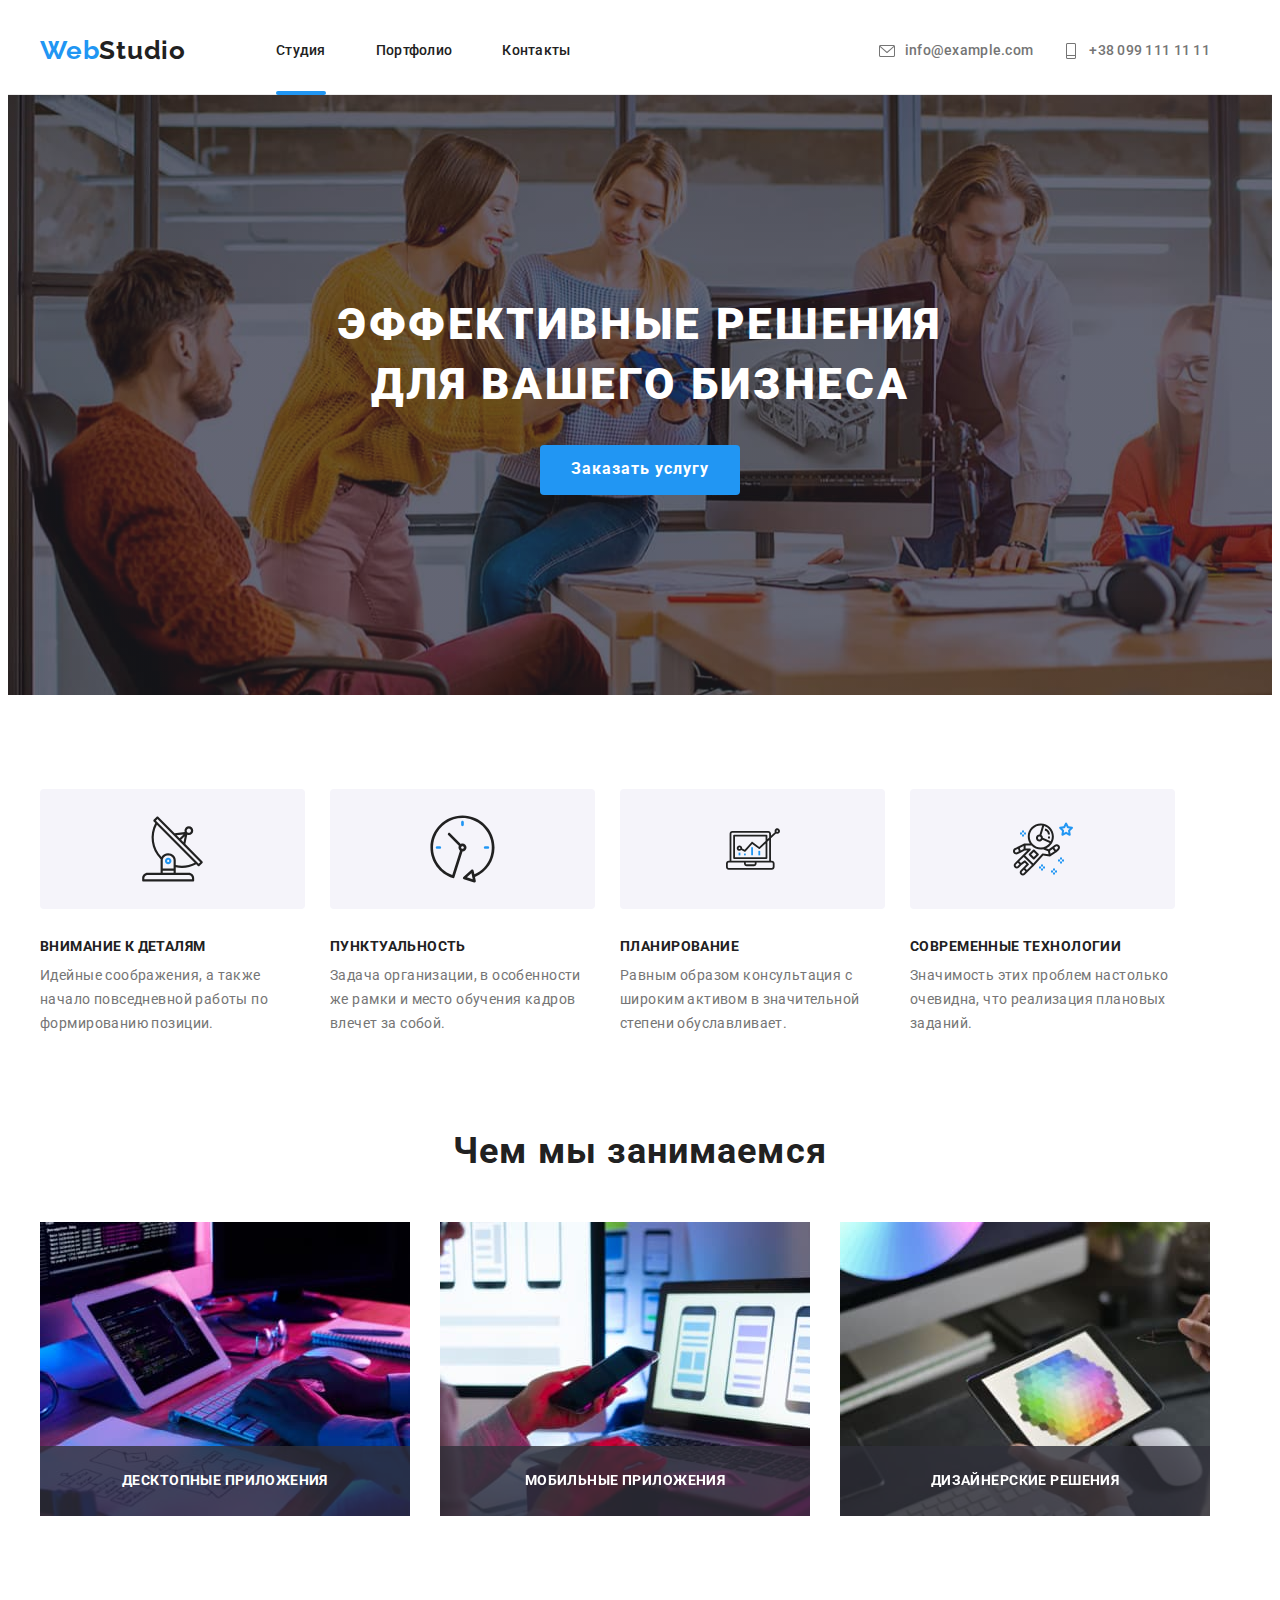
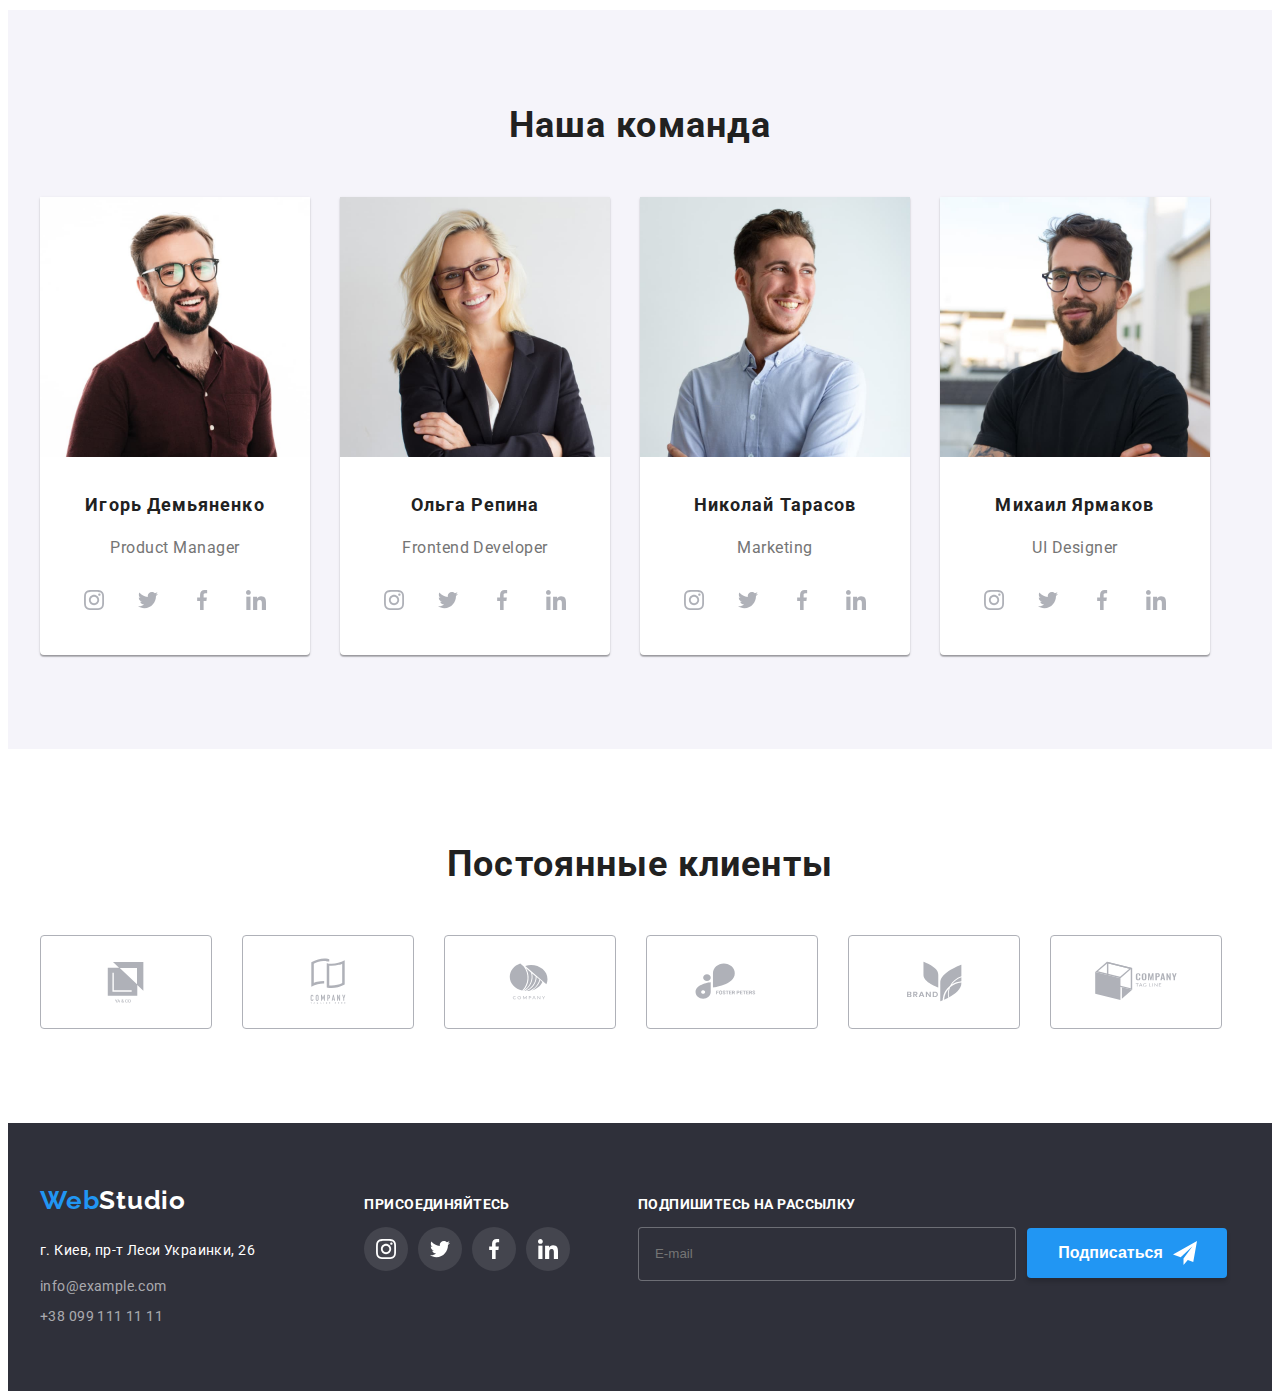
==== index.html @ 05e10c62 "перенос проекта" ====
<!DOCTYPE html>
<html lang="ru">
<head>
   <meta charset="UTF-8">
   <meta name="viewport" content="width=device-width, initial-scale=1.0">
   <title>WebStudio</title>
   <link rel="preconnect" href="https://fonts.googleapis.com">
<link rel="preconnect" href="https://fonts.gstatic.com" crossorigin>
<link href="https://fonts.googleapis.com/css2?family=Raleway:wght@700&family=Roboto:wght@400;500;700;900&display=swap" rel="stylesheet">
<link rel="stylesheet" href="https://cdnjs.cloudflare.com/ajax/libs/modern-normalize/1.1.0/modern-normalize.min.css" integrity="sha512-wpPYUAdjBVSE4KJnH1VR1HeZfpl1ub8YT/NKx4PuQ5NmX2tKuGu6U/JRp5y+Y8XG2tV+wKQpNHVUX03MfMFn9Q==" crossorigin="anonymous" referrerpolicy="no-referrer" />   
<link rel="stylesheet" href="./css/main.min.css">
</head>
<body>
   <header class="header">
      <nav class="container main-nav">
            <a href="./index.html" class="logo">Web<span>Studio</span>
            </a>
        <ul class="site-nav list">
         <li class="site-nav__item"><a class="link current" href="./index.html">Студия</a></li>
          <li class="site-nav__item"><a class="link" href="./portfolio.html">Портфолио</a></li>
          <li class="site-nav__item"><a class="link" href="">Контакты</a></li>
       </ul>
     
     <div class="contact">
      
      <a class="contact__link" href="mailto:info@example.com">
         <svg class="contact__icon" width="16px" height="16px">
         <use href="./images/icons.svg#icon-envelope">
         </use>
      </svg>info@example.com</a>

      

      <a class="contact__link" href="tel:+380991111111">
         <svg class="contact__icon" width="16px" height="16px">
         <use href="./images/icons.svg#icon-vector"></use>
      </svg>
      +38 099 111 11 11
   </a>
      
     </div> 
   </nav>
   </header>
   
   <main>
       <!-- Hero section-->

      <section class="hero section">
         <div class="hero__container">
         <h1 class="hero__title">Эффективные решения для вашего бизнеса</h1>
         <button type="button" data-modal-open class="hero__button">Заказать услугу</button>
         </div>
      </section>

      <!-- Modal -->

      <div class="backdrop is-hidden" data-modal>
         <div class="modal">
<button data-modal-close class="modal__close">
   <svg class="modal__svg" width="11px" height="11px">
      <use href="./images/icons.svg#icon-close"></use>
   </svg>
</button>
<p class="modal__title">Оставьте свои данные, мы вам перезвоним</p>

<form class="form-call">

   <div class="form-call__field">
   <label class="form-call__label" for="name">Имя</label>
   <input class="form-call__input" type="text" name="name" id="name">
   <svg class="form-call__svg" width="16px" height="16px">
      <use href="./images/icons.svg#icon-person"></use>
   </svg>
</div>

   <div class="form-call__field">
   <label class="form-call__label" for="tel">Телефон</label>
   <input class="form-call__input" type="text" name="name" id="tel">
   <svg class="form-call__svg" width="16px" height="16px">
      <use href="./images/icons.svg#icon-phone"></use>
   </svg>
</div>

   <div class="form-call__field">
   <label class="form-call__label" for="email">Почта</label>
   <input class="form-call__input" type="text" name="name" id="email">
   <svg class="form-call__svg" width="16px" height="16px">
      <use href="./images/icons.svg#icon-email"></use>
   </svg>
</div>

   <label class="form-call__label" for="comment">Комментарий</label>
   <textarea rows="8" class="form-call__input comment" name="comment" id="comment" placeholder="Введите текст">

   </textarea>

  
   <label class="subcribe-label">
      <input class="subcribe-label__checkbox" type="checkbox" name="topic">
      <span class="subcribe-label__icon"></span>
      Соглашаюсь с рассылкой и принимаю Условия договора
   </label>


   <button type="submit" class="subcribe-label__button">Отправить</button>
</form>


         </div>
      </div>


       <!-- Work section-->
   <section class="section-work section">
      <div class="container">

      <ul class="list-work list">
         <li>
            <div class="list-work__icon">
            <svg width="65" height="70">
               <use href="./images/icons.svg#icon-antenna"></use>
            </svg>
            </div>
            <h3 class="list-work__title">Внимание к деталям</h3>
         <p class="list-work__description">Идейные соображения, а также начало повседневной работы по формированию позиции.</p>
      </li>
      <li>
         <div class="list-work__icon">
         <svg width="67" height="70">
            <use href="./images/icons.svg#icon-clock"></use>
         </svg>
      </div>
         <h3 class="list-work__title">Пунктуальность</h3>
        <p class="list-work__description">Задача организации, в особенности же рамки и место обучения кадров влечет за собой.</p>
   </li>
   <li>
      <div class="list-work__icon">
      <svg width="70" height="54">
         <use href="./images/icons.svg#icon-diagram"></use>
      </svg>
   </div>
        <h3 class="list-work__title">Планирование</h3>
       <p class="list-work__description">Равным образом консультация с широким активом в значительной степени обуславливает.</p>
  </li>
  <li>
   <div class="list-work__icon">
   <svg width="70" height="60">
      <use href="./images/icons.svg#icon-astronaut"></use>
   </svg>
</div>
       <h3 class="list-work__title">Современные технологии</h3>
      <p class="list-work__description">Значимость этих проблем настолько очевидна, что реализация плановых заданий.</p>
  </li>
      </ul>
      
      </div>
   </section>

    <!-- Examples work section-->

   <section class="section-do">
      <div class="container">
      <h2 class="section-do__title title">Чем мы занимаемся</h2>
<ul class="section-do__list list">
   <li class="section-do__item">
      <div class="section-do__thumb">     
          <img src="./images/img1.jpg" alt="Компьютер" width="370">
          <p class="section-do__text">Десктопные приложения</p>
      </div>
      
   </li>
   <li class="section-do__item">
      <div class="section-do__thumb">     
         <img src="./images/img2.jpg" alt="Компьютер" width="370">
         <p class="section-do__text">Мобильные приложения</p>
     </div>
   </li>
   <li class="section-do__item">
      <div class="section-do__thumb">     
         <img src="./images/img3.jpg" alt="Компьютер" width="370">
         <p class="section-do__text">Дизайнерские решения</p>
     </div>
   </li>
</ul>
</div>
   </section>

    <!-- Team section-->

   <section class="section-team section">
      <div class="container">
      <h2 class="section-team__title title">Наша команда</h2>

      <ul class="section-team__list list">

          <!-- First card -->

         <li class="section-team__item">
            <img src="./images/team1.jpg" alt="Дизайнер" width="270">
            <div class="section-team__wrap">
            <h3 class="section-team__name">Игорь Демьяненко</h3>
            <p class="section-team__description">Product Manager</p>
            </div>

            <ul class="social-team">
               <li class="social-team__item">
                  <a class="social-team__link" href="#">
                  <svg class="social-team__icon">
                     <use href="./images/icons.svg#icon-instagram"></use>
                  </svg>
               </a>
               </li>
               <li class="social-team__item">
                  <a class="social-team__link" href="#">
                  <svg class="social-team__icon">
                     <use href="./images/icons.svg#icon-twitter-1"></use>
                  </svg>
                  </a>
               </li>
               <li class="social-team__item">
                  <a class="social-team__link" href="#">
                  <svg class="social-team__icon">
                     <use href="./images/icons.svg#icon-facebook"></use>
                  </svg>
                  </a>
               </li>
               <li class="social-team__item">
                  <a class="social-team__link" href="#">
                  <svg class="social-team__icon">
                     <use href="./images/icons.svg#icon-linkedin"></use>
                  </svg>
                  </a>
               </li>
            </ul>

         </li>
         <li class="section-team__item">
            <img src="./images/team2.jpg" alt="Разработчик" width="270">
            <div class="section-team__wrap">
            <h3 class="section-team__name">Ольга Репина</h3>
            <p class="section-team__description">Frontend Developer</p>
         </div>

         <ul class="social-team">
            <li class="social-team__item">
               <a class="social-team__link" href="#">
               <svg class="social-team__icon">
                  <use href="./images/icons.svg#icon-instagram"></use>
               </svg>
            </a>
            </li>
            <li class="social-team__item">
               <a class="social-team__link" href="#">
               <svg class="social-team__icon">
                  <use href="./images/icons.svg#icon-twitter-1"></use>
               </svg>
               </a>
            </li>
            <li class="social-team__item">
               <a class="social-team__link" href="#">
               <svg class="social-team__icon">
                  <use href="./images/icons.svg#icon-facebook"></use>
               </svg>
               </a>
            </li>
            <li class="social-team__item">
               <a class="social-team__link" href="#">
               <svg class="social-team__icon">
                  <use href="./images/icons.svg#icon-linkedin"></use>
               </svg>
               </a>
            </li>
         </ul>

         </li>
         <li class="section-team__item">
            <img src="./images/team3.jpg" alt="Маркетолог" width="270">
            <div class="section-team__wrap">
            <h3 class="section-team__name">Николай Тарасов</h3>
            <p class="section-team__description">Marketing</p>
         </div>

         <ul class="social-team">
            <li class="social-team__item">
               <a class="social-team__link" href="#">
               <svg class="social-team__icon">
                  <use href="./images/icons.svg#icon-instagram"></use>
               </svg>
            </a>
            </li>
            <li class="social-team__item">
               <a class="social-team__link" href="#">
               <svg class="social-team__icon">
                  <use href="./images/icons.svg#icon-twitter-1"></use>
               </svg>
               </a>
            </li>
            <li class="social-team__item">
               <a class="social-team__link" href="#">
               <svg class="social-team__icon">
                  <use href="./images/icons.svg#icon-facebook"></use>
               </svg>
               </a>
            </li>
            <li class="social-team__item">
               <a class="social-team__link" href="#">
               <svg class="social-team__icon">
                  <use href="./images/icons.svg#icon-linkedin"></use>
               </svg>
               </a>
            </li>
         </ul>

         </li>
         <li class="section-team__item">
            <img src="./images/team4.jpg" alt="Дизайнер интерфейсов" width="270">
            <div class="section-team__wrap">
            <h3 class="section-team__name">Михаил Ярмаков</h3>
            <p class="section-team__description">UI Designer</p>
         </div>

         <ul class="social-team">
            <li class="social-team__item">
               <a class="social-team__link" href="#">
               <svg class="social-team__icon">
                  <use href="./images/icons.svg#icon-instagram"></use>
               </svg>
            </a>
            </li>
            <li class="social-team__item">
               <a class="social-team__link" href="#">
               <svg class="social-team__icon">
                  <use href="./images/icons.svg#icon-twitter-1"></use>
               </svg>
               </a>
            </li>
            <li class="social-team__item">
               <a class="social-team__link" href="#">
               <svg class="social-team__icon">
                  <use href="./images/icons.svg#icon-facebook"></use>
               </svg>
               </a>
            </li>
            <li class="social-team__item">
               <a class="social-team__link" href="#">
               <svg class="social-team__icon">
                  <use href="./images/icons.svg#icon-linkedin"></use>
               </svg>
               </a>
            </li>
         </ul>

         </li>
      </ul>
      </div>
   </section>

   <!-- Clients -->

   <section class="clients">
      <div class="container">

         <h2 class="clients__title title">Постоянные клиенты</h2>

         <ul class="clients__list">
            <li class="clients__item">
               <a href="#" class="clients__link">
                  <svg class="clients__icon" >
                  <use href="./images/icons.svg#icon-logo">
                  </use>
               </svg>
            </a>
            </li>
            <li class="clients__item">
               <a href="#" class="clients__link">
                  <svg class="clients__icon">
                  <use href="./images/icons.svg#icon-logo-1">
                  </use>
               </svg>
            </a>
            </li>
            <li class="clients__item">
               <a href="#" class="clients__link">
                  <svg class="clients__icon">
                  <use href="./images/icons.svg#icon-logo-2">
                  </use>
               </svg>
            </a>
            </li>
            <li class="clients__item">
               <a href="#" class="clients__link">
                  <svg class="clients__icon">
                  <use href="./images/icons.svg#icon-logo-3">
                  </use>
               </svg>
            </a>
            </li>
            <li class="clients__item">
               <a href="#" class="clients__link">
                  <svg class="clients__icon">
                  <use href="./images/icons.svg#icon-logo-4">
                  </use>
               </svg>
            </a>
            </li>
            <li class="clients__item">
               <a href="#" class="clients__link">
                  <svg class="clients__icon">
                  <use href="./images/icons.svg#icon-logo-5">
                  </use>
               </svg>
            </a>
            </li>
         </ul>
      </div>
   </section>
   </main>

    <!-- Footer Ooo-->

   <footer class="footer">

      <div class="container">
      <div class="footer__wrap">
      <a href="" class="footer__logo logo">Web<span>Studio</span></a>
      <div>
         <p class="footer__adress">г. Киев, пр-т Леси Украинки, 26</p>
         <a class="footer__link" href="mailto:info@example.com">info@example.com</a><br />
         <a class="footer__link" href="tel:+380991111111">+38 099 111 11 11</a>
      </div>
      </div>

      <!-- Socials -->

<div class="footer-socials">
   <p class="footer-socials__title">Присоединяйтесь</p>

   <ul class="footer-socials__list">

      <li class="social-footer__item">
         <a class="social-footer__link" href="#">
         <svg class="social-footer__icon" width="20" height="20">
            <use href="./images/icons.svg#icon-instagram"></use>
         </svg>
      </a>

      </li>
      <li class="social-footer__item">
         <a class="social-footer__link" href="#">
         <svg class="social-footer__icon" width="20" height="20">
            <use href="./images/icons.svg#icon-twitter-1"></use>
         </svg>
         </a>
      </li>

      <li class="social-footer__item">
         <a class="social-footer__link" href="#">
         <svg class="social-footer__icon" width="20" height="20">
            <use href="./images/icons.svg#icon-facebook"></use>
         </svg>
         </a>
      </li>

      <li class="social-footer__item">
         <a class="social-footer__link" href="#">
         <svg class="social-footer__icon" width="20" height="20">
            <use href="./images/icons.svg#icon-linkedin"></use>
         </svg>
         </a>
      </li>

   </ul>

</div>

<div class="footer-subscribe">

<p class="footer-socials__title">Подпишитесь на рассылку</p>

<div class="footer-subscribe__wrap">
   <form>
      <input type="email" class="email" name="email" placeholder="E-mail">
      <label id="email"></label>
   <button type="submit" class="footer-subscribe__btn">Подписаться
      <svg class="footer-subscribe__icon" width="24" height="24">
         <use href="./images/icons.svg#icon-send"></use>
      </svg>
   </button>
</form>
</div>
</div>

      </div>
   </footer>
   <script src="./js/modal.js"></script>
</body>
</html>
---- css/main.min.css ----
body{color:#757575;font-family:'Roboto', sans-serif;font-size:16px;line-height:1.87;letter-spacing:0.03em;text-align:left}.section{padding-top:94px;padding-bottom:94px}ul{margin:0;padding:0;list-style:none}img{display:block}h1,h2,h3,h4,h5,h6{color:#212121;margin:0;font-size:18px;font-weight:700;line-height:2;letter-spacing:0.06em}.list{list-style:none}.header{border-bottom:1px solid #ECECEC;padding-top:25px;padding-bottom:25px}.container{width:1200px;padding-left:15px;padding-right:15px;margin-left:auto;margin-right:auto}.main-nav{display:flex;align-items:center}.site-nav{display:flex}.site-nav .link:hover,.site-nav .link:focus{color:#2196F3;transition:color 250ms cubic-bezier(0.4, 0, 0.2, 1)}.site-nav .link{display:block;font-weight:500;font-size:14px;line-height:1.14;letter-spacing:0.02em;color:#212121;text-decoration:none}.site-nav__item{margin-right:50px}.site-nav__item:last-child{margin-right:0}.current{position:relative}.current::after{display:inline-block;position:absolute;content:"";width:100%;height:4px;background-color:#2196F3;bottom:-36px;left:0;border-radius:2px}.logo{font-family:'Raleway', sans-serif;color:#2196F3;font-size:26px;font-weight:700;line-height:1.19;letter-spacing:0.03em;text-align:left;text-decoration:none}.logo>span{color:#212121;font-size:26px;line-height:1.38;letter-spacing:0.03em;margin-right:90px}.contact__link{margin-right:30px}.contact{display:flex;margin-left:auto}.contact__link{display:flex;color:#757575;font-weight:500;font-size:14px;line-height:1.14;letter-spacing:0.02em;text-decoration:none;align-items:center}.contact__link:hover,.contact__link:focus{color:#2196F3;transition:color 250ms cubic-bezier(0.4, 0, 0.2, 1)}.contact__link:first-child{margin-right:30px}.contact__link:hover .contact__icon,.contact__link:focus .contact__icon{fill:#2196F3;transition:fill 250ms cubic-bezier(0.4, 0, 0.2, 1)}.contact__icon{fill:#757575;margin-right:10px}.hero{background-image:linear-gradient(to right, rgba(47,48,58,0.4), rgba(47,48,58,0.4)),url(../images/hero.jpg);max-width:1600px;padding-top:200px;padding-bottom:200px;margin-left:auto;margin-right:auto}.hero__container{width:640px;text-align:center;margin-left:auto;margin-right:auto}.hero__title{color:#fff;font-size:44px;font-weight:900;line-height:1.36;letter-spacing:0.06em;text-align:center;text-transform:uppercase;margin-bottom:30px}.hero__button{color:#fff;background-color:#2196F3;font-family:'Roboto', sans-serif;width:200px;height:50px;border-radius:4px;padding:0;border:0;font-size:16px;font-style:normal;font-weight:700;line-height:1.88;letter-spacing:0.06em;text-align:center;cursor:pointer}.backdrop{position:fixed;width:100%;height:100%;background-color:rgba(0,0,0,0.2);top:0;left:0;opacity:1;transition:opacity 250ms cubic-bezier(0.4, 0, 0.2, 1)}.backdrop.is-hidden{opacity:0;pointer-events:none}.modal{position:absolute;width:528px;height:601px;background-color:#fff;top:50%;left:50%;transform:translate(-50%, -50%);box-shadow:0px 1px 3px rgba(0,0,0,0.12),0px 1px 1px rgba(0,0,0,0.14),0px 2px 1px rgba(0,0,0,0.2);border-radius:4px;translate:transform 250ms cubic-bezier(0.4, 0, 0.2, 1)}.modal__close{display:flex;margin-top:8px;margin-right:8px;margin-left:auto;border:1px solid rgba(0,0,0,0.1);border-radius:50%;background-color:transparent;width:30px;height:30px;cursor:pointer;align-items:center;justify-content:center}.modal__close:hover .modal__svg{fill:#2196F3}.modal__svg{fill:#212121;transition:fill 250ms cubic-bezier(0.4, 0, 0.2, 1)}.form-call__field{position:relative}.form-call{display:inline-flex;flex-direction:column}.form-call__label{margin-left:40px;font-size:12px;line-height:1.17;margin-bottom:4px}.form-call__input{border-radius:4px;display:block;width:448px;height:40px;border:1px solid rgba(33,33,33,0.2);margin-left:40px;padding-left:42px;margin-bottom:10px;resize:vertical}.form-call__input:focus+.form-call__svg{fill:var(--accent-color)}.form-call__input.comment{padding-left:16px;margin-bottom:20px;height:120px;resize:none}.form-call__svg{position:absolute;top:41px;left:50px}.subcribe-label__icon{display:inline-block;width:16px;height:15px;border:2px solid #212121;border-radius:2px;margin-right:8px}.subcribe-label__checkbox{appearance:none}.subcribe-label__checkbox:checked+.subcribe-label__icon{background-color:#2196F3;background-image:url(../images/send.svg);background-size:contain;border-color:transparent;background-repeat:no-repeat}.subcribe-label__button{margin-left:auto;margin-right:auto;display:inline-flex;justify-content:center;align-items:center;padding:0;cursor:pointer;width:200px;height:50px;background-color:#2196F3;box-shadow:0px 4px 4px rgba(0,0,0,0.15);border-radius:4px;border-color:transparent;font-size:16px;font-weight:700;line-height:1.88;color:#fff}.subcribe-label{display:flex;align-items:center;font-size:14px;margin-left:52px;margin-bottom:30px}.modal__title{margin:0;font-size:20px;line-height:1.17;font-weight:700;text-align:center;color:#212121}.list-work__icon{display:flex;min-height:120px;background-color:#F5F4FA;justify-content:center;align-items:center;border-radius:4px;margin-bottom:30px}.section-work{padding-bottom:47px}.list-work{display:flex;padding-left:0}.list-work>li{width:265px;margin-right:25px}.list-work>li:last-child{margin-right:0}.list-work__description{font-size:14px;line-height:1.71;letter-spacing:0.03em;margin:0;margin-top:10px}.list-work__title{font-size:14px;font-weight:700;line-height:1.14;letter-spacing:0.03em;text-transform:uppercase}.section-do,.section-team{margin-left:auto;margin-right:auto}.section-do{padding-top:47px;padding-bottom:94px}.section-do__title{margin-bottom:50px}.section-team{background-color:#F5F4FA;padding-bottom:94px}.section-do__list{display:flex;padding-left:0;margin-top:0;margin-bottom:0}.section-do__item{margin-right:30px}.section-do__item:last-child{margin-right:0}.section-do__thumb{position:relative}.section-do__text{position:absolute;bottom:0;background:rgba(47,48,58,0.8);padding-top:27px;padding-bottom:27px;margin:0;width:100%;text-align:center;color:#fff;text-transform:uppercase;font-size:14px;font-weight:700;line-height:1.14;letter-spacing:0.03em}.title{font-size:36px;font-weight:700;line-height:1.17;letter-spacing:0.03em;text-align:center}.team-name{font-size:16px;font-weight:500;line-height:1.19;letter-spacing:0.03em}.section-team__title{margin-bottom:50px}.section-team__list{display:flex;padding-left:0}.section-team__description{margin:0;margin-top:10px}.section-team__item{margin-right:30px;min-height:428px;background-color:#fff;box-shadow:0px 1px 3px rgba(0,0,0,0.12),0px 1px 1px rgba(0,0,0,0.14),0px 2px 1px rgba(0,0,0,0.2);border-radius:0px 0px 4px 4px;padding-bottom:30px}.section-team__item:last-child{margin:0}.section-team__wrap{text-align:center;margin-top:30px;margin-bottom:16px}.section-team__name{margin:0}.social-team{display:flex;justify-content:space-around;padding-left:32px;padding-right:32px}.social-team__icon{width:20px;height:20px;fill:#afb1b8}.social-team__item{display:flex;align-items:center;margin-right:10px}.social-team__item:last-child{margin-right:0}.social-team__link{display:flex;width:44px;height:44px;align-items:center;justify-content:center}.social-team__link:hover,.social-team__link:focus{background-color:#2196F3;border-radius:50%;transition:background-color 250ms cubic-bezier(0.4, 0, 0.2, 1)}.social-team__link:hover .social-team__icon,.social-team__link:focus .social-team__icon{fill:#fff;transition:fill 250ms cubic-bezier(0.4, 0, 0.2, 1)}.clients{padding-top:94px;padding-bottom:94px}.clients__title{margin-bottom:50px}.clients__list{display:flex}.clients__item{border:1px solid #afb1b8;border-radius:4px;margin-right:30px;width:170px;height:92px}.clients__item:last-child{margin-right:0}.clients__icon{width:170px;height:92px;fill:#afb1b8}.clients__link{font-size:0}.clients__link:hover .clients__icon,.clients__link:focus .clients__icon{fill:#2196F3;border:1px solid #2196F3;border-radius:4px;transition:fill 250ms cubic-bezier(0.4, 0, 0.2, 1)}.footer{background-color:#2F303A;padding-top:60px;padding-bottom:60px}.footer__wrap{display:inline-flex;flex-wrap:wrap;flex-direction:column;width:250px}.footer__logo>span{color:#fff}.footer__logo{padding:0}.footer__adress{color:#fff;font-size:14px;line-height:1.71;letter-spacing:0.03em;font-style:normal;margin-top:20px;margin-bottom:9px}.footer__link{color:#FFFFFF99;font-size:14px;line-height:1.71px;letter-spacing:0.03em;text-decoration:none;font-style:normal;margin-bottom:9px}.footer__link:hover,.footer__link:focus{color:var(--accent-color);transition:color 250ms cubic-bezier(0.4, 0, 0.2, 1)}.footer-socials__title{color:#fff;text-transform:uppercase;font-size:14px;font-weight:700;line-height:1.14;letter-spacing:0.03em}.footer-socials{display:inline-flex;flex-direction:column;margin-left:70px}.footer-socials__list{display:flex;justify-content:space-around}.social-footer__link{background-color:rgba(255,255,255,0.1);width:44px;height:44px;border-radius:50%;display:flex;align-items:center;justify-content:center;margin-right:10px}.social-footer__link:hover,.social-footer__link:focus{background-color:#2196F3;background-size:inherit;border-radius:50%;transition:background-color 250ms cubic-bezier(0.4, 0, 0.2, 1)}.social-footer__item:last-child{margin-right:53px}.social-footer__icon{display:flex;justify-content:center;align-items:center;fill:#fff}.footer-subscribe{display:inline-flex;flex-direction:column}.footer-subscribe__wrap .email{color:#F5F4FA}.footer-subscribe .email{margin-right:7px;width:358px;height:50px;background-color:#2F303A;border-radius:4px;border:1px solid rgba(255,255,255,0.3);padding-left:16px}.footer-subscribe__btn{display:inline-flex;justify-content:center;align-items:center;padding:0;cursor:pointer;width:200px;height:50px;background-color:#2196F3;box-shadow:0px 4px 4px rgba(0,0,0,0.15);border-radius:4px;border-color:transparent;font-size:16px;font-weight:700;line-height:1.88;color:#fff}.footer-subscribe__icon{margin-left:10px}
/*# sourceMappingURL=main.min.css.map */
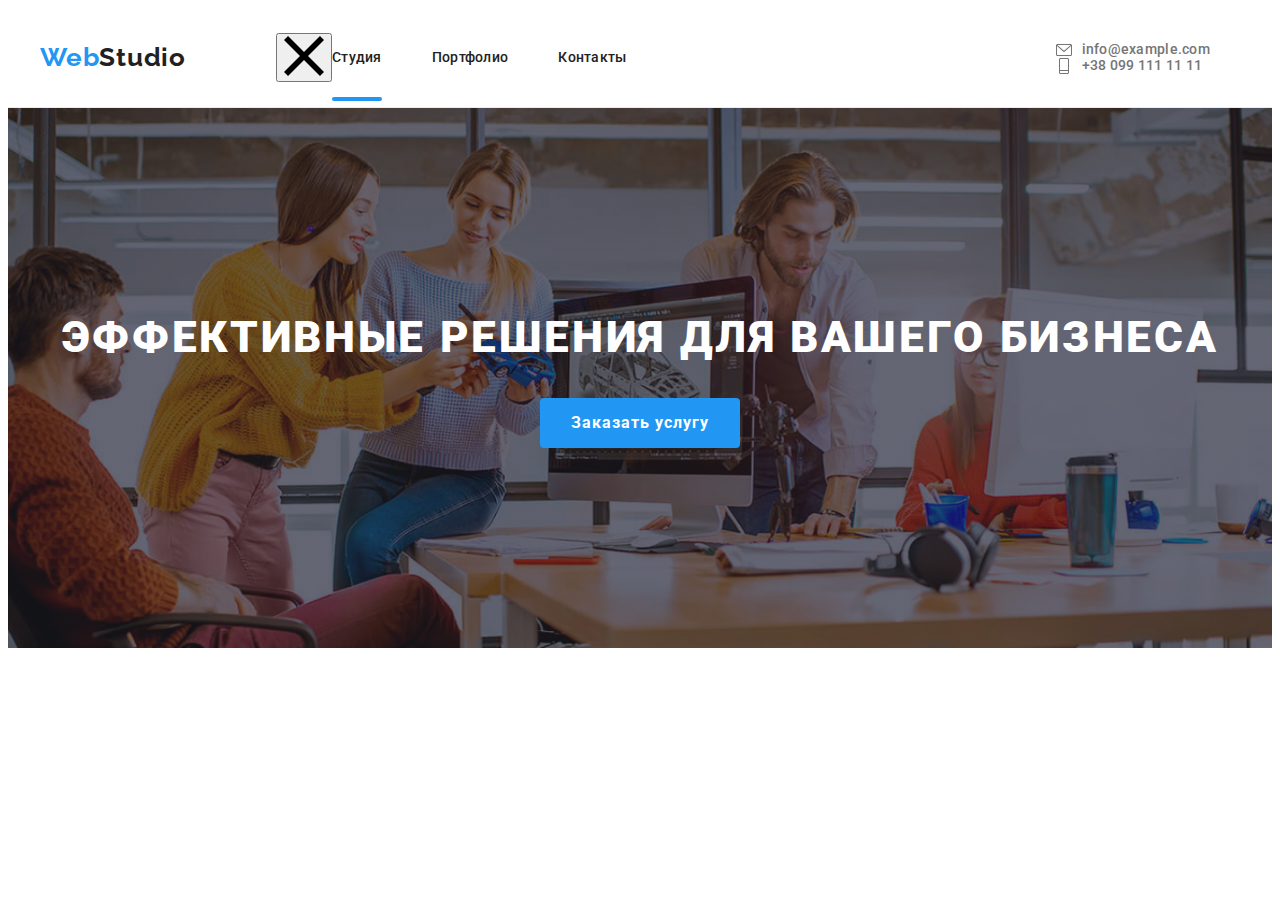
==== commit d1acd601: "basic styles" ====
--- a/index.html
+++ b/index.html
@@ -10,11 +10,27 @@
 <link rel="stylesheet" href="https://cdnjs.cloudflare.com/ajax/libs/modern-normalize/1.1.0/modern-normalize.min.css" integrity="sha512-wpPYUAdjBVSE4KJnH1VR1HeZfpl1ub8YT/NKx4PuQ5NmX2tKuGu6U/JRp5y+Y8XG2tV+wKQpNHVUX03MfMFn9Q==" crossorigin="anonymous" referrerpolicy="no-referrer" />   
 <link rel="stylesheet" href="./css/main.min.css">
 </head>
+
 <body>
+   
    <header class="header">
       <nav class="container main-nav">
             <a href="./index.html" class="logo">Web<span>Studio</span>
             </a>
+
+            <button class="menu-button is-open" type="button"
+             data-menu-button aria-controls="menu-container">
+               <svg width="40px" height="40px"
+               aria-label="Переключатель мобильного меню">
+                  <use class="icon-menu" href="./images/icons.svg#icon-menu"></use>
+                  <use class="icon-close" href="./images/icons.svg#icon-close"></use>
+               </svg>
+            </button>
+
+            <div class="menu-container" id="menu-container" data-menu>
+               conent tipa
+            </div>
+
         <ul class="site-nav list">
          <li class="site-nav__item"><a class="link current" href="./index.html">Студия</a></li>
           <li class="site-nav__item"><a class="link" href="./portfolio.html">Портфолио</a></li>
@@ -111,7 +127,7 @@
 
 
        <!-- Work section-->
-   <section class="section-work section">
+   <!-- <section class="section-work section">
       <div class="container">
 
       <ul class="list-work list">
@@ -154,11 +170,11 @@
       </ul>
       
       </div>
-   </section>
+   </section> -->
 
     <!-- Examples work section-->
 
-   <section class="section-do">
+   <!-- <section class="section-do">
       <div class="container">
       <h2 class="section-do__title title">Чем мы занимаемся</h2>
 <ul class="section-do__list list">
@@ -183,11 +199,11 @@
    </li>
 </ul>
 </div>
-   </section>
+   </section> -->
 
     <!-- Team section-->
 
-   <section class="section-team section">
+   <!-- <section class="section-team section">
       <div class="container">
       <h2 class="section-team__title title">Наша команда</h2>
 
@@ -195,7 +211,7 @@
 
           <!-- First card -->
 
-         <li class="section-team__item">
+         <!-- <li class="section-team__item">
             <img src="./images/team1.jpg" alt="Дизайнер" width="270">
             <div class="section-team__wrap">
             <h3 class="section-team__name">Игорь Демьяненко</h3>
@@ -353,11 +369,11 @@
          </li>
       </ul>
       </div>
-   </section>
+   </section> -->
 
    <!-- Clients -->
 
-   <section class="clients">
+   <!-- <section class="clients">
       <div class="container">
 
          <h2 class="clients__title title">Постоянные клиенты</h2>
@@ -414,11 +430,11 @@
          </ul>
       </div>
    </section>
-   </main>
+   </main> -->
 
     <!-- Footer Ooo-->
 
-   <footer class="footer">
+   <!-- <footer class="footer">
 
       <div class="container">
       <div class="footer__wrap">
@@ -428,11 +444,11 @@
          <a class="footer__link" href="mailto:info@example.com">info@example.com</a><br />
          <a class="footer__link" href="tel:+380991111111">+38 099 111 11 11</a>
       </div>
-      </div>
+      </div> -->
 
       <!-- Socials -->
 
-<div class="footer-socials">
+<!-- <div class="footer-socials">
    <p class="footer-socials__title">Присоединяйтесь</p>
 
    <ul class="footer-socials__list">
@@ -491,7 +507,10 @@
 </div>
 
       </div>
-   </footer>
-   <script src="./js/modal.js"></script>
+   </footer> -->
+
+  
+    <script src="js/mobile-menu.js"></script>
+    <script src="./js/modal.js"></script>
 </body>
 </html>--- a/css/main.min.css
+++ b/css/main.min.css
@@ -1,2 +1,2 @@
-body{color:#757575;font-family:'Roboto', sans-serif;font-size:16px;line-height:1.87;letter-spacing:0.03em;text-align:left}.section{padding-top:94px;padding-bottom:94px}ul{margin:0;padding:0;list-style:none}img{display:block}h1,h2,h3,h4,h5,h6{color:#212121;margin:0;font-size:18px;font-weight:700;line-height:2;letter-spacing:0.06em}.list{list-style:none}.header{border-bottom:1px solid #ECECEC;padding-top:25px;padding-bottom:25px}.container{width:1200px;padding-left:15px;padding-right:15px;margin-left:auto;margin-right:auto}.main-nav{display:flex;align-items:center}.site-nav{display:flex}.site-nav .link:hover,.site-nav .link:focus{color:#2196F3;transition:color 250ms cubic-bezier(0.4, 0, 0.2, 1)}.site-nav .link{display:block;font-weight:500;font-size:14px;line-height:1.14;letter-spacing:0.02em;color:#212121;text-decoration:none}.site-nav__item{margin-right:50px}.site-nav__item:last-child{margin-right:0}.current{position:relative}.current::after{display:inline-block;position:absolute;content:"";width:100%;height:4px;background-color:#2196F3;bottom:-36px;left:0;border-radius:2px}.logo{font-family:'Raleway', sans-serif;color:#2196F3;font-size:26px;font-weight:700;line-height:1.19;letter-spacing:0.03em;text-align:left;text-decoration:none}.logo>span{color:#212121;font-size:26px;line-height:1.38;letter-spacing:0.03em;margin-right:90px}.contact__link{margin-right:30px}.contact{display:flex;margin-left:auto}.contact__link{display:flex;color:#757575;font-weight:500;font-size:14px;line-height:1.14;letter-spacing:0.02em;text-decoration:none;align-items:center}.contact__link:hover,.contact__link:focus{color:#2196F3;transition:color 250ms cubic-bezier(0.4, 0, 0.2, 1)}.contact__link:first-child{margin-right:30px}.contact__link:hover .contact__icon,.contact__link:focus .contact__icon{fill:#2196F3;transition:fill 250ms cubic-bezier(0.4, 0, 0.2, 1)}.contact__icon{fill:#757575;margin-right:10px}.hero{background-image:linear-gradient(to right, rgba(47,48,58,0.4), rgba(47,48,58,0.4)),url(../images/hero.jpg);max-width:1600px;padding-top:200px;padding-bottom:200px;margin-left:auto;margin-right:auto}.hero__container{width:640px;text-align:center;margin-left:auto;margin-right:auto}.hero__title{color:#fff;font-size:44px;font-weight:900;line-height:1.36;letter-spacing:0.06em;text-align:center;text-transform:uppercase;margin-bottom:30px}.hero__button{color:#fff;background-color:#2196F3;font-family:'Roboto', sans-serif;width:200px;height:50px;border-radius:4px;padding:0;border:0;font-size:16px;font-style:normal;font-weight:700;line-height:1.88;letter-spacing:0.06em;text-align:center;cursor:pointer}.backdrop{position:fixed;width:100%;height:100%;background-color:rgba(0,0,0,0.2);top:0;left:0;opacity:1;transition:opacity 250ms cubic-bezier(0.4, 0, 0.2, 1)}.backdrop.is-hidden{opacity:0;pointer-events:none}.modal{position:absolute;width:528px;height:601px;background-color:#fff;top:50%;left:50%;transform:translate(-50%, -50%);box-shadow:0px 1px 3px rgba(0,0,0,0.12),0px 1px 1px rgba(0,0,0,0.14),0px 2px 1px rgba(0,0,0,0.2);border-radius:4px;translate:transform 250ms cubic-bezier(0.4, 0, 0.2, 1)}.modal__close{display:flex;margin-top:8px;margin-right:8px;margin-left:auto;border:1px solid rgba(0,0,0,0.1);border-radius:50%;background-color:transparent;width:30px;height:30px;cursor:pointer;align-items:center;justify-content:center}.modal__close:hover .modal__svg{fill:#2196F3}.modal__svg{fill:#212121;transition:fill 250ms cubic-bezier(0.4, 0, 0.2, 1)}.form-call__field{position:relative}.form-call{display:inline-flex;flex-direction:column}.form-call__label{margin-left:40px;font-size:12px;line-height:1.17;margin-bottom:4px}.form-call__input{border-radius:4px;display:block;width:448px;height:40px;border:1px solid rgba(33,33,33,0.2);margin-left:40px;padding-left:42px;margin-bottom:10px;resize:vertical}.form-call__input:focus+.form-call__svg{fill:var(--accent-color)}.form-call__input.comment{padding-left:16px;margin-bottom:20px;height:120px;resize:none}.form-call__svg{position:absolute;top:41px;left:50px}.subcribe-label__icon{display:inline-block;width:16px;height:15px;border:2px solid #212121;border-radius:2px;margin-right:8px}.subcribe-label__checkbox{appearance:none}.subcribe-label__checkbox:checked+.subcribe-label__icon{background-color:#2196F3;background-image:url(../images/send.svg);background-size:contain;border-color:transparent;background-repeat:no-repeat}.subcribe-label__button{margin-left:auto;margin-right:auto;display:inline-flex;justify-content:center;align-items:center;padding:0;cursor:pointer;width:200px;height:50px;background-color:#2196F3;box-shadow:0px 4px 4px rgba(0,0,0,0.15);border-radius:4px;border-color:transparent;font-size:16px;font-weight:700;line-height:1.88;color:#fff}.subcribe-label{display:flex;align-items:center;font-size:14px;margin-left:52px;margin-bottom:30px}.modal__title{margin:0;font-size:20px;line-height:1.17;font-weight:700;text-align:center;color:#212121}.list-work__icon{display:flex;min-height:120px;background-color:#F5F4FA;justify-content:center;align-items:center;border-radius:4px;margin-bottom:30px}.section-work{padding-bottom:47px}.list-work{display:flex;padding-left:0}.list-work>li{width:265px;margin-right:25px}.list-work>li:last-child{margin-right:0}.list-work__description{font-size:14px;line-height:1.71;letter-spacing:0.03em;margin:0;margin-top:10px}.list-work__title{font-size:14px;font-weight:700;line-height:1.14;letter-spacing:0.03em;text-transform:uppercase}.section-do,.section-team{margin-left:auto;margin-right:auto}.section-do{padding-top:47px;padding-bottom:94px}.section-do__title{margin-bottom:50px}.section-team{background-color:#F5F4FA;padding-bottom:94px}.section-do__list{display:flex;padding-left:0;margin-top:0;margin-bottom:0}.section-do__item{margin-right:30px}.section-do__item:last-child{margin-right:0}.section-do__thumb{position:relative}.section-do__text{position:absolute;bottom:0;background:rgba(47,48,58,0.8);padding-top:27px;padding-bottom:27px;margin:0;width:100%;text-align:center;color:#fff;text-transform:uppercase;font-size:14px;font-weight:700;line-height:1.14;letter-spacing:0.03em}.title{font-size:36px;font-weight:700;line-height:1.17;letter-spacing:0.03em;text-align:center}.team-name{font-size:16px;font-weight:500;line-height:1.19;letter-spacing:0.03em}.section-team__title{margin-bottom:50px}.section-team__list{display:flex;padding-left:0}.section-team__description{margin:0;margin-top:10px}.section-team__item{margin-right:30px;min-height:428px;background-color:#fff;box-shadow:0px 1px 3px rgba(0,0,0,0.12),0px 1px 1px rgba(0,0,0,0.14),0px 2px 1px rgba(0,0,0,0.2);border-radius:0px 0px 4px 4px;padding-bottom:30px}.section-team__item:last-child{margin:0}.section-team__wrap{text-align:center;margin-top:30px;margin-bottom:16px}.section-team__name{margin:0}.social-team{display:flex;justify-content:space-around;padding-left:32px;padding-right:32px}.social-team__icon{width:20px;height:20px;fill:#afb1b8}.social-team__item{display:flex;align-items:center;margin-right:10px}.social-team__item:last-child{margin-right:0}.social-team__link{display:flex;width:44px;height:44px;align-items:center;justify-content:center}.social-team__link:hover,.social-team__link:focus{background-color:#2196F3;border-radius:50%;transition:background-color 250ms cubic-bezier(0.4, 0, 0.2, 1)}.social-team__link:hover .social-team__icon,.social-team__link:focus .social-team__icon{fill:#fff;transition:fill 250ms cubic-bezier(0.4, 0, 0.2, 1)}.clients{padding-top:94px;padding-bottom:94px}.clients__title{margin-bottom:50px}.clients__list{display:flex}.clients__item{border:1px solid #afb1b8;border-radius:4px;margin-right:30px;width:170px;height:92px}.clients__item:last-child{margin-right:0}.clients__icon{width:170px;height:92px;fill:#afb1b8}.clients__link{font-size:0}.clients__link:hover .clients__icon,.clients__link:focus .clients__icon{fill:#2196F3;border:1px solid #2196F3;border-radius:4px;transition:fill 250ms cubic-bezier(0.4, 0, 0.2, 1)}.footer{background-color:#2F303A;padding-top:60px;padding-bottom:60px}.footer__wrap{display:inline-flex;flex-wrap:wrap;flex-direction:column;width:250px}.footer__logo>span{color:#fff}.footer__logo{padding:0}.footer__adress{color:#fff;font-size:14px;line-height:1.71;letter-spacing:0.03em;font-style:normal;margin-top:20px;margin-bottom:9px}.footer__link{color:#FFFFFF99;font-size:14px;line-height:1.71px;letter-spacing:0.03em;text-decoration:none;font-style:normal;margin-bottom:9px}.footer__link:hover,.footer__link:focus{color:var(--accent-color);transition:color 250ms cubic-bezier(0.4, 0, 0.2, 1)}.footer-socials__title{color:#fff;text-transform:uppercase;font-size:14px;font-weight:700;line-height:1.14;letter-spacing:0.03em}.footer-socials{display:inline-flex;flex-direction:column;margin-left:70px}.footer-socials__list{display:flex;justify-content:space-around}.social-footer__link{background-color:rgba(255,255,255,0.1);width:44px;height:44px;border-radius:50%;display:flex;align-items:center;justify-content:center;margin-right:10px}.social-footer__link:hover,.social-footer__link:focus{background-color:#2196F3;background-size:inherit;border-radius:50%;transition:background-color 250ms cubic-bezier(0.4, 0, 0.2, 1)}.social-footer__item:last-child{margin-right:53px}.social-footer__icon{display:flex;justify-content:center;align-items:center;fill:#fff}.footer-subscribe{display:inline-flex;flex-direction:column}.footer-subscribe__wrap .email{color:#F5F4FA}.footer-subscribe .email{margin-right:7px;width:358px;height:50px;background-color:#2F303A;border-radius:4px;border:1px solid rgba(255,255,255,0.3);padding-left:16px}.footer-subscribe__btn{display:inline-flex;justify-content:center;align-items:center;padding:0;cursor:pointer;width:200px;height:50px;background-color:#2196F3;box-shadow:0px 4px 4px rgba(0,0,0,0.15);border-radius:4px;border-color:transparent;font-size:16px;font-weight:700;line-height:1.88;color:#fff}.footer-subscribe__icon{margin-left:10px}
+body{color:#757575;font-family:'Roboto', sans-serif;font-size:16px;line-height:1.87;letter-spacing:0.03em;text-align:left}.section{padding-top:94px;padding-bottom:94px}ul{margin:0;padding:0;list-style:none}img{display:block}h1,h2,h3,h4,h5,h6{color:#212121;margin:0;font-size:18px;font-weight:700;line-height:2;letter-spacing:0.06em}.list{list-style:none}.header{position:relative;border-bottom:1px solid #ECECEC;padding-top:25px;padding-bottom:25px}.container{width:1200px;padding-left:15px;padding-right:15px;margin-left:auto;margin-right:auto}.main-nav{align-items:center}@media screen and (min-width: 768px){.main-nav{display:flex}}.menu-button .icon-close{display:none}.menu-button.is-open .icon-close{display:block}.menu-button.is-open .icon-menu{display:none}.menu-container{display:none;position:absolute;left:0;top:100%;width:100%;background-color:palegoldenrod;padding:20px;text-align:center;font-size:20px}.menu-container.is-open{display:block}@media screen and (min-width: 768px){.site-nav{display:flex}}.site-nav .link:hover,.site-nav .link:focus{color:#2196F3;transition:color 250ms cubic-bezier(0.4, 0, 0.2, 1)}.site-nav .link{display:block;font-weight:500;font-size:14px;line-height:1.14;letter-spacing:0.02em;color:#212121;text-decoration:none}.site-nav__item{margin-right:50px}.site-nav__item:last-child{margin-right:0}.current{position:relative}.current::after{display:inline-block;position:absolute;content:"";width:100%;height:4px;background-color:#2196F3;bottom:-36px;left:0;border-radius:2px}.logo{font-family:'Raleway', sans-serif;color:#2196F3;font-size:26px;font-weight:700;line-height:1.19;letter-spacing:0.03em;text-align:left;text-decoration:none}.logo>span{color:#212121;font-size:26px;line-height:1.38;letter-spacing:0.03em;margin-right:90px}.logo{font-family:'Raleway', sans-serif;color:#2196F3;font-size:26px;font-weight:700;line-height:1.19;letter-spacing:0.03em;text-align:left;text-decoration:none}.logo>span{color:#212121;font-size:26px;line-height:1.38;letter-spacing:0.03em;margin-right:90px}.contact__link{margin-right:30px}.contact{margin-left:auto}.contact__link{display:flex;color:#757575;font-weight:500;font-size:14px;line-height:1.14;letter-spacing:0.02em;text-decoration:none;align-items:center}.contact__link:hover,.contact__link:focus{color:#2196F3;transition:color 250ms cubic-bezier(0.4, 0, 0.2, 1)}.contact__link:first-child{margin-right:30px}.contact__link:hover .contact__icon,.contact__link:focus .contact__icon{fill:#2196F3;transition:fill 250ms cubic-bezier(0.4, 0, 0.2, 1)}.contact__icon{fill:#757575;margin-right:10px}.hero{background-image:linear-gradient(to right, rgba(47,48,58,0.4), rgba(47,48,58,0.4)),url(../images/hero-mobile.jpg);background-repeat:no-repeat;background-position:center;background-size:cover;padding-top:118px;padding-bottom:118px;margin-left:auto;margin-right:auto}@media screen and (min-width: 1200px){.hero{padding-top:200px;padding-bottom:200px;max-width:1600px}}@media (min-device-pixel-ratio: 2), (min-resolution: 192dpi), (min-resolution: 2dppx){.hero{background-image:linear-gradient(rgba(47,48,58,0.4), rgba(47,48,58,0.4)),url("../images/hero-mobile@2x.jpg")}}@media screen and (min-width: 481px){.hero{background-image:linear-gradient(rgba(47,48,58,0.4), rgba(47,48,58,0.4)),url("../images/hero-tablet.jpg")}}@media screen and (min-width: 481px) and (min-device-pixel-ratio: 2), screen and (min-width: 481px) and (min-resolution: 192dpi), screen and (min-width: 481px) and (min-resolution: 2dppx){.hero{background-image:linear-gradient(rgba(47,48,58,0.4), rgba(47,48,58,0.4)),url("../images/hero-tablet@2x.jpg")}}@media screen and (min-width: 769px){.hero{background-image:linear-gradient(rgba(47,48,58,0.4), rgba(47,48,58,0.4)),url("../images/hero.jpg")}}@media screen and (min-width: 769px) and (min-device-pixel-ratio: 2), screen and (min-width: 769px) and (min-resolution: 192dpi), screen and (min-width: 769px) and (min-resolution: 2dppx){.hero{background-image:linear-gradient(rgba(47,48,58,0.4), rgba(47,48,58,0.4)),url("../images/hero@2x.jpg")}}.hero__container{width:100%;text-align:center;margin-left:auto;margin-right:auto}.hero__title{font-size:26px;line-height:1.61;color:#fff;font-weight:900;text-transform:uppercase;letter-spacing:0.06em;text-align:center;margin-bottom:30px}@media screen and (min-width: 1200px){.hero__title{font-size:44px;line-height:1.36}}.hero__button{color:#fff;background-color:#2196F3;font-family:'Roboto', sans-serif;width:200px;height:50px;border-radius:4px;padding:0;border:0;font-size:16px;font-style:normal;font-weight:700;line-height:1.88;letter-spacing:0.06em;text-align:center;cursor:pointer}.backdrop{position:fixed;width:100%;height:100%;background-color:rgba(0,0,0,0.2);top:0;left:0;opacity:1;transition:opacity 250ms cubic-bezier(0.4, 0, 0.2, 1)}.backdrop.is-hidden{opacity:0;pointer-events:none}.modal{position:absolute;width:528px;height:601px;background-color:#fff;top:50%;left:50%;transform:translate(-50%, -50%);box-shadow:0px 1px 3px rgba(0,0,0,0.12),0px 1px 1px rgba(0,0,0,0.14),0px 2px 1px rgba(0,0,0,0.2);border-radius:4px;translate:transform 250ms cubic-bezier(0.4, 0, 0.2, 1)}.modal__close{display:flex;margin-top:8px;margin-right:8px;margin-left:auto;border:1px solid rgba(0,0,0,0.1);border-radius:50%;background-color:transparent;width:30px;height:30px;cursor:pointer;align-items:center;justify-content:center}.modal__close:hover .modal__svg{fill:#2196F3}.modal__svg{fill:#212121;transition:fill 250ms cubic-bezier(0.4, 0, 0.2, 1)}.form-call__field{position:relative}.form-call{display:inline-flex;flex-direction:column}.form-call__label{margin-left:40px;font-size:12px;line-height:1.17;margin-bottom:4px}.form-call__input{border-radius:4px;display:block;width:448px;height:40px;border:1px solid rgba(33,33,33,0.2);margin-left:40px;padding-left:42px;margin-bottom:10px;resize:vertical}.form-call__input:focus+.form-call__svg{fill:var(--accent-color)}.form-call__input.comment{padding-left:16px;margin-bottom:20px;height:120px;resize:none}.form-call__svg{position:absolute;top:41px;left:50px}.subcribe-label__icon{display:inline-block;width:16px;height:15px;border:2px solid #212121;border-radius:2px;margin-right:8px}.subcribe-label__checkbox{appearance:none}.subcribe-label__checkbox:checked+.subcribe-label__icon{background-color:#2196F3;background-image:url(../images/send.svg);background-size:contain;border-color:transparent;background-repeat:no-repeat}.subcribe-label__button{margin-left:auto;margin-right:auto;display:inline-flex;justify-content:center;align-items:center;padding:0;cursor:pointer;width:200px;height:50px;background-color:#2196F3;box-shadow:0px 4px 4px rgba(0,0,0,0.15);border-radius:4px;border-color:transparent;font-size:16px;font-weight:700;line-height:1.88;color:#fff}.subcribe-label{display:flex;align-items:center;font-size:14px;margin-left:52px;margin-bottom:30px}.modal__title{margin:0;font-size:20px;line-height:1.17;font-weight:700;text-align:center;color:#212121}.list-work__icon{min-height:120px;background-color:#F5F4FA;justify-content:center;align-items:center;border-radius:4px;margin-bottom:30px}.section-work{padding-bottom:47px}.list-work{padding-left:0}@media screen and (min-width: 768px){.list-work{display:flex}}.list-work>li{width:265px;margin-right:25px}.list-work>li:last-child{margin-right:0}.list-work__description{font-size:14px;line-height:1.71;letter-spacing:0.03em;margin:0;margin-top:10px}.list-work__title{font-size:14px;font-weight:700;line-height:1.14;letter-spacing:0.03em;text-transform:uppercase}.section-do,.section-team{margin-left:auto;margin-right:auto}.section-do{padding-top:47px;padding-bottom:94px}@media screen and (max-width: 1199px){.section-do{display:none}}.section-do__title{margin-bottom:50px}.section-team{background-color:#F5F4FA;padding-bottom:94px}.section-do__list{display:flex;padding-left:0;margin-top:0;margin-bottom:0}.section-do__item{margin-right:30px}.section-do__item:last-child{margin-right:0}.section-do__thumb{position:relative}.section-do__text{position:absolute;bottom:0;background:rgba(47,48,58,0.8);padding-top:27px;padding-bottom:27px;margin:0;width:100%;text-align:center;color:#fff;text-transform:uppercase;font-size:14px;font-weight:700;line-height:1.14;letter-spacing:0.03em}.title{font-size:36px;font-weight:700;line-height:1.17;letter-spacing:0.03em;text-align:center}.team-name{font-size:16px;font-weight:500;line-height:1.19;letter-spacing:0.03em}.section-team__title{margin-bottom:50px}.section-team__list{padding-left:0}@media screen and (min-width: 768px){.section-team__list{display:flex}}.section-team__description{margin:0;margin-top:10px}.section-team__item{margin-right:30px;min-height:428px;background-color:#fff;box-shadow:0px 1px 3px rgba(0,0,0,0.12),0px 1px 1px rgba(0,0,0,0.14),0px 2px 1px rgba(0,0,0,0.2);border-radius:0px 0px 4px 4px;padding-bottom:30px}.section-team__item:last-child{margin:0}.section-team__wrap{text-align:center;margin-top:30px;margin-bottom:16px}.section-team__name{margin:0}.social-team{display:flex;justify-content:space-around;padding-left:32px;padding-right:32px}.social-team__icon{width:20px;height:20px;fill:#afb1b8}.social-team__item{display:flex;align-items:center;margin-right:10px}.social-team__item:last-child{margin-right:0}.social-team__link{display:flex;width:44px;height:44px;align-items:center;justify-content:center}.social-team__link:hover,.social-team__link:focus{background-color:#2196F3;border-radius:50%;transition:background-color 250ms cubic-bezier(0.4, 0, 0.2, 1)}.social-team__link:hover .social-team__icon,.social-team__link:focus .social-team__icon{fill:#fff;transition:fill 250ms cubic-bezier(0.4, 0, 0.2, 1)}.clients{padding-top:94px;padding-bottom:94px}.clients__title{margin-bottom:50px}@media screen and (min-width: 768px){.clients__list{display:flex}}.clients__item{border:1px solid #afb1b8;border-radius:4px;margin-right:30px;width:170px;height:92px}.clients__item:last-child{margin-right:0}.clients__icon{width:170px;height:92px;fill:#afb1b8}.clients__link{font-size:0}.clients__link:hover .clients__icon,.clients__link:focus .clients__icon{fill:#2196F3;border:1px solid #2196F3;border-radius:4px;transition:fill 250ms cubic-bezier(0.4, 0, 0.2, 1)}.footer{background-color:#2F303A;padding-top:60px;padding-bottom:60px}.footer__wrap{display:inline-flex;flex-wrap:wrap;flex-direction:column;width:250px}.footer__logo>span{color:#fff}.footer__logo{padding:0}.footer__adress{color:#fff;font-size:14px;line-height:1.71;letter-spacing:0.03em;font-style:normal;margin-top:20px;margin-bottom:9px}.footer__link{color:#FFFFFF99;font-size:14px;line-height:1.71px;letter-spacing:0.03em;text-decoration:none;font-style:normal;margin-bottom:9px}.footer__link:hover,.footer__link:focus{color:var(--accent-color);transition:color 250ms cubic-bezier(0.4, 0, 0.2, 1)}.footer-socials__title{color:#fff;text-transform:uppercase;font-size:14px;font-weight:700;line-height:1.14;letter-spacing:0.03em}.footer-socials{display:inline-flex;flex-direction:column;margin-left:70px}.footer-socials__list{display:flex;justify-content:space-around}.social-footer__link{background-color:rgba(255,255,255,0.1);width:44px;height:44px;border-radius:50%;display:flex;align-items:center;justify-content:center;margin-right:10px}.social-footer__link:hover,.social-footer__link:focus{background-color:#2196F3;background-size:inherit;border-radius:50%;transition:background-color 250ms cubic-bezier(0.4, 0, 0.2, 1)}.social-footer__item:last-child{margin-right:53px}.social-footer__icon{display:flex;justify-content:center;align-items:center;fill:#fff}.footer-subscribe{display:inline-flex;flex-direction:column}.footer-subscribe__wrap .email{color:#F5F4FA}.footer-subscribe .email{margin-right:7px;width:358px;height:50px;background-color:#2F303A;border-radius:4px;border:1px solid rgba(255,255,255,0.3);padding-left:16px}.footer-subscribe__btn{display:inline-flex;justify-content:center;align-items:center;padding:0;cursor:pointer;width:200px;height:50px;background-color:#2196F3;box-shadow:0px 4px 4px rgba(0,0,0,0.15);border-radius:4px;border-color:transparent;font-size:16px;font-weight:700;line-height:1.88;color:#fff}.footer-subscribe__icon{margin-left:10px}
 /*# sourceMappingURL=main.min.css.map */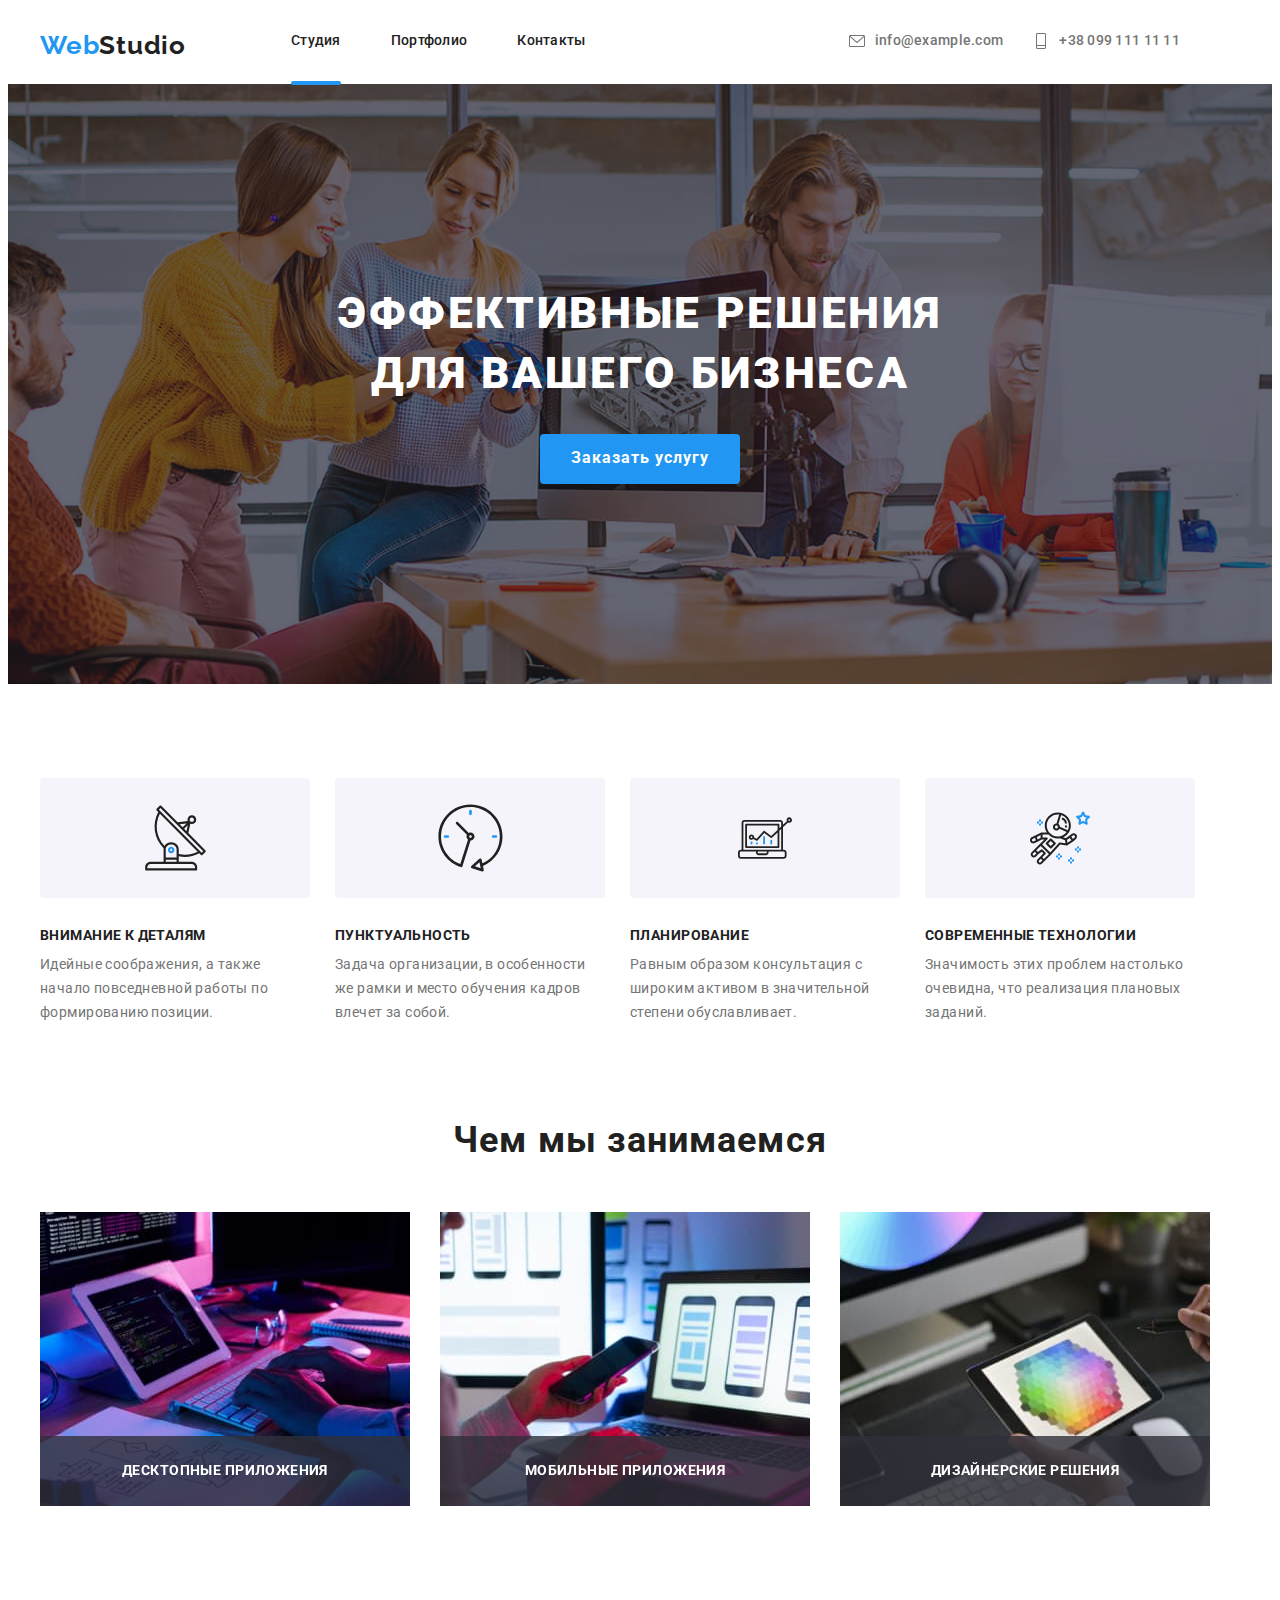
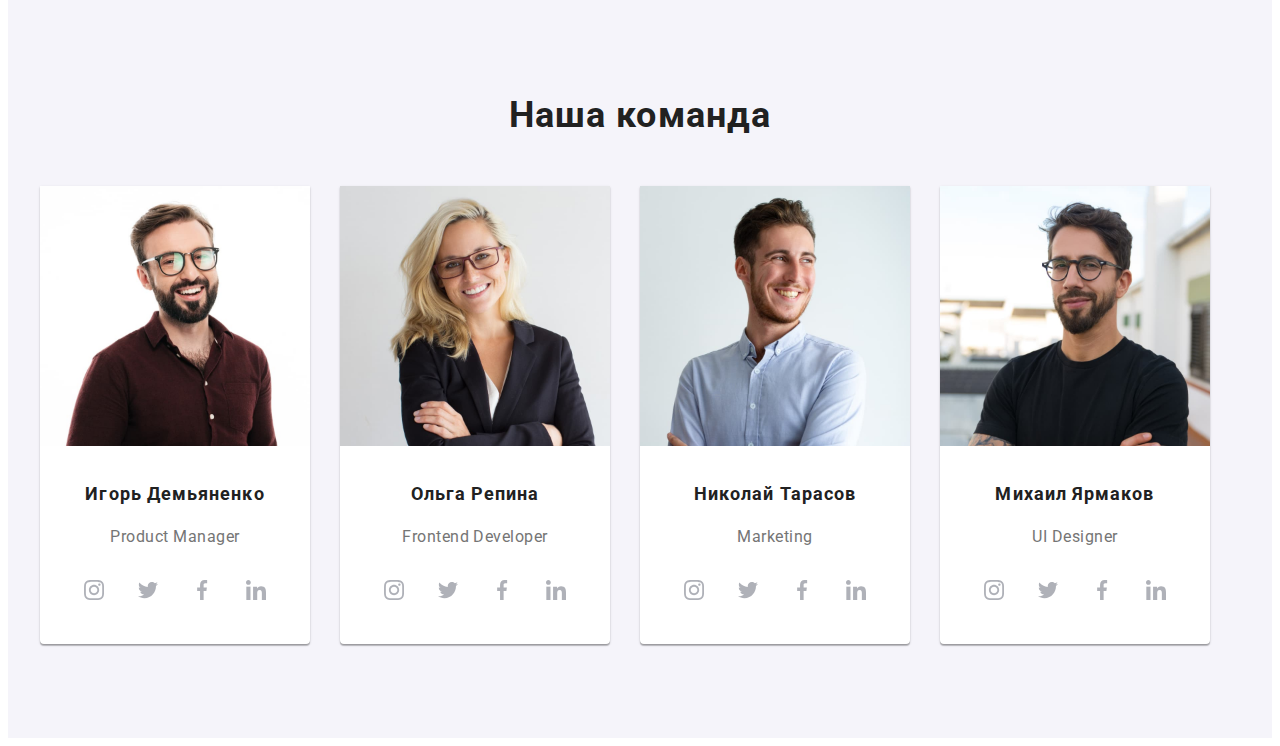
==== commit 0198dcb6: "section examples" ====
--- a/index.html
+++ b/index.html
@@ -20,41 +20,41 @@
 
             <button class="menu-button is-open" type="button"
              data-menu-button aria-controls="menu-container">
-               <svg width="40px" height="40px"
+               <svg width="25px" height="25px"
                aria-label="Переключатель мобильного меню">
                   <use class="icon-menu" href="./images/icons.svg#icon-menu"></use>
                   <use class="icon-close" href="./images/icons.svg#icon-close"></use>
                </svg>
             </button>
 
-            <div class="menu-container" id="menu-container" data-menu>
-               conent tipa
+            <div class="menu-container container" id="menu-container" data-menu>
+               <ul class="site-nav list">
+                  <li class="site-nav__item"><a class="link current" href="./index.html">Студия</a></li>
+                   <li class="site-nav__item"><a class="link" href="./portfolio.html">Портфолио</a></li>
+                   <li class="site-nav__item"><a class="link" href="">Контакты</a></li>
+                </ul>
+              
+              <div class="contact">
+               
+               <a class="contact__link" href="mailto:info@example.com">
+                  <svg class="contact__icon" width="16px" height="16px">
+                  <use href="./images/icons.svg#icon-envelope">
+                  </use>
+               </svg>info@example.com</a>
+         
+               
+         
+               <a class="contact__link" href="tel:+380991111111">
+                  <svg class="contact__icon" width="16px" height="16px">
+                  <use href="./images/icons.svg#icon-vector"></use>
+               </svg>
+               +38 099 111 11 11
+            </a>
+               
+              </div> 
             </div>
 
-        <ul class="site-nav list">
-         <li class="site-nav__item"><a class="link current" href="./index.html">Студия</a></li>
-          <li class="site-nav__item"><a class="link" href="./portfolio.html">Портфолио</a></li>
-          <li class="site-nav__item"><a class="link" href="">Контакты</a></li>
-       </ul>
-     
-     <div class="contact">
-      
-      <a class="contact__link" href="mailto:info@example.com">
-         <svg class="contact__icon" width="16px" height="16px">
-         <use href="./images/icons.svg#icon-envelope">
-         </use>
-      </svg>info@example.com</a>
-
-      
-
-      <a class="contact__link" href="tel:+380991111111">
-         <svg class="contact__icon" width="16px" height="16px">
-         <use href="./images/icons.svg#icon-vector"></use>
-      </svg>
-      +38 099 111 11 11
-   </a>
-      
-     </div> 
+        
    </nav>
    </header>
    
@@ -127,7 +127,7 @@
 
 
        <!-- Work section-->
-   <!-- <section class="section-work section">
+   <section class="section-work section">
       <div class="container">
 
       <ul class="list-work list">
@@ -170,11 +170,11 @@
       </ul>
       
       </div>
-   </section> -->
+   </section>
 
     <!-- Examples work section-->
 
-   <!-- <section class="section-do">
+   <section class="section-do">
       <div class="container">
       <h2 class="section-do__title title">Чем мы занимаемся</h2>
 <ul class="section-do__list list">
@@ -199,11 +199,11 @@
    </li>
 </ul>
 </div>
-   </section> -->
+   </section>
 
     <!-- Team section-->
 
-   <!-- <section class="section-team section">
+   <section class="section-team section">
       <div class="container">
       <h2 class="section-team__title title">Наша команда</h2>
 
@@ -211,7 +211,7 @@
 
           <!-- First card -->
 
-         <!-- <li class="section-team__item">
+          <li class="section-team__item">
             <img src="./images/team1.jpg" alt="Дизайнер" width="270">
             <div class="section-team__wrap">
             <h3 class="section-team__name">Игорь Демьяненко</h3>
@@ -369,7 +369,7 @@
          </li>
       </ul>
       </div>
-   </section> -->
+   </section>
 
    <!-- Clients -->
 
--- a/css/main.min.css
+++ b/css/main.min.css
@@ -1,2 +1,2 @@
-body{color:#757575;font-family:'Roboto', sans-serif;font-size:16px;line-height:1.87;letter-spacing:0.03em;text-align:left}.section{padding-top:94px;padding-bottom:94px}ul{margin:0;padding:0;list-style:none}img{display:block}h1,h2,h3,h4,h5,h6{color:#212121;margin:0;font-size:18px;font-weight:700;line-height:2;letter-spacing:0.06em}.list{list-style:none}.header{position:relative;border-bottom:1px solid #ECECEC;padding-top:25px;padding-bottom:25px}.container{width:1200px;padding-left:15px;padding-right:15px;margin-left:auto;margin-right:auto}.main-nav{align-items:center}@media screen and (min-width: 768px){.main-nav{display:flex}}.menu-button .icon-close{display:none}.menu-button.is-open .icon-close{display:block}.menu-button.is-open .icon-menu{display:none}.menu-container{display:none;position:absolute;left:0;top:100%;width:100%;background-color:palegoldenrod;padding:20px;text-align:center;font-size:20px}.menu-container.is-open{display:block}@media screen and (min-width: 768px){.site-nav{display:flex}}.site-nav .link:hover,.site-nav .link:focus{color:#2196F3;transition:color 250ms cubic-bezier(0.4, 0, 0.2, 1)}.site-nav .link{display:block;font-weight:500;font-size:14px;line-height:1.14;letter-spacing:0.02em;color:#212121;text-decoration:none}.site-nav__item{margin-right:50px}.site-nav__item:last-child{margin-right:0}.current{position:relative}.current::after{display:inline-block;position:absolute;content:"";width:100%;height:4px;background-color:#2196F3;bottom:-36px;left:0;border-radius:2px}.logo{font-family:'Raleway', sans-serif;color:#2196F3;font-size:26px;font-weight:700;line-height:1.19;letter-spacing:0.03em;text-align:left;text-decoration:none}.logo>span{color:#212121;font-size:26px;line-height:1.38;letter-spacing:0.03em;margin-right:90px}.logo{font-family:'Raleway', sans-serif;color:#2196F3;font-size:26px;font-weight:700;line-height:1.19;letter-spacing:0.03em;text-align:left;text-decoration:none}.logo>span{color:#212121;font-size:26px;line-height:1.38;letter-spacing:0.03em;margin-right:90px}.contact__link{margin-right:30px}.contact{margin-left:auto}.contact__link{display:flex;color:#757575;font-weight:500;font-size:14px;line-height:1.14;letter-spacing:0.02em;text-decoration:none;align-items:center}.contact__link:hover,.contact__link:focus{color:#2196F3;transition:color 250ms cubic-bezier(0.4, 0, 0.2, 1)}.contact__link:first-child{margin-right:30px}.contact__link:hover .contact__icon,.contact__link:focus .contact__icon{fill:#2196F3;transition:fill 250ms cubic-bezier(0.4, 0, 0.2, 1)}.contact__icon{fill:#757575;margin-right:10px}.hero{background-image:linear-gradient(to right, rgba(47,48,58,0.4), rgba(47,48,58,0.4)),url(../images/hero-mobile.jpg);background-repeat:no-repeat;background-position:center;background-size:cover;padding-top:118px;padding-bottom:118px;margin-left:auto;margin-right:auto}@media screen and (min-width: 1200px){.hero{padding-top:200px;padding-bottom:200px;max-width:1600px}}@media (min-device-pixel-ratio: 2), (min-resolution: 192dpi), (min-resolution: 2dppx){.hero{background-image:linear-gradient(rgba(47,48,58,0.4), rgba(47,48,58,0.4)),url("../images/hero-mobile@2x.jpg")}}@media screen and (min-width: 481px){.hero{background-image:linear-gradient(rgba(47,48,58,0.4), rgba(47,48,58,0.4)),url("../images/hero-tablet.jpg")}}@media screen and (min-width: 481px) and (min-device-pixel-ratio: 2), screen and (min-width: 481px) and (min-resolution: 192dpi), screen and (min-width: 481px) and (min-resolution: 2dppx){.hero{background-image:linear-gradient(rgba(47,48,58,0.4), rgba(47,48,58,0.4)),url("../images/hero-tablet@2x.jpg")}}@media screen and (min-width: 769px){.hero{background-image:linear-gradient(rgba(47,48,58,0.4), rgba(47,48,58,0.4)),url("../images/hero.jpg")}}@media screen and (min-width: 769px) and (min-device-pixel-ratio: 2), screen and (min-width: 769px) and (min-resolution: 192dpi), screen and (min-width: 769px) and (min-resolution: 2dppx){.hero{background-image:linear-gradient(rgba(47,48,58,0.4), rgba(47,48,58,0.4)),url("../images/hero@2x.jpg")}}.hero__container{width:100%;text-align:center;margin-left:auto;margin-right:auto}.hero__title{font-size:26px;line-height:1.61;color:#fff;font-weight:900;text-transform:uppercase;letter-spacing:0.06em;text-align:center;margin-bottom:30px}@media screen and (min-width: 1200px){.hero__title{font-size:44px;line-height:1.36}}.hero__button{color:#fff;background-color:#2196F3;font-family:'Roboto', sans-serif;width:200px;height:50px;border-radius:4px;padding:0;border:0;font-size:16px;font-style:normal;font-weight:700;line-height:1.88;letter-spacing:0.06em;text-align:center;cursor:pointer}.backdrop{position:fixed;width:100%;height:100%;background-color:rgba(0,0,0,0.2);top:0;left:0;opacity:1;transition:opacity 250ms cubic-bezier(0.4, 0, 0.2, 1)}.backdrop.is-hidden{opacity:0;pointer-events:none}.modal{position:absolute;width:528px;height:601px;background-color:#fff;top:50%;left:50%;transform:translate(-50%, -50%);box-shadow:0px 1px 3px rgba(0,0,0,0.12),0px 1px 1px rgba(0,0,0,0.14),0px 2px 1px rgba(0,0,0,0.2);border-radius:4px;translate:transform 250ms cubic-bezier(0.4, 0, 0.2, 1)}.modal__close{display:flex;margin-top:8px;margin-right:8px;margin-left:auto;border:1px solid rgba(0,0,0,0.1);border-radius:50%;background-color:transparent;width:30px;height:30px;cursor:pointer;align-items:center;justify-content:center}.modal__close:hover .modal__svg{fill:#2196F3}.modal__svg{fill:#212121;transition:fill 250ms cubic-bezier(0.4, 0, 0.2, 1)}.form-call__field{position:relative}.form-call{display:inline-flex;flex-direction:column}.form-call__label{margin-left:40px;font-size:12px;line-height:1.17;margin-bottom:4px}.form-call__input{border-radius:4px;display:block;width:448px;height:40px;border:1px solid rgba(33,33,33,0.2);margin-left:40px;padding-left:42px;margin-bottom:10px;resize:vertical}.form-call__input:focus+.form-call__svg{fill:var(--accent-color)}.form-call__input.comment{padding-left:16px;margin-bottom:20px;height:120px;resize:none}.form-call__svg{position:absolute;top:41px;left:50px}.subcribe-label__icon{display:inline-block;width:16px;height:15px;border:2px solid #212121;border-radius:2px;margin-right:8px}.subcribe-label__checkbox{appearance:none}.subcribe-label__checkbox:checked+.subcribe-label__icon{background-color:#2196F3;background-image:url(../images/send.svg);background-size:contain;border-color:transparent;background-repeat:no-repeat}.subcribe-label__button{margin-left:auto;margin-right:auto;display:inline-flex;justify-content:center;align-items:center;padding:0;cursor:pointer;width:200px;height:50px;background-color:#2196F3;box-shadow:0px 4px 4px rgba(0,0,0,0.15);border-radius:4px;border-color:transparent;font-size:16px;font-weight:700;line-height:1.88;color:#fff}.subcribe-label{display:flex;align-items:center;font-size:14px;margin-left:52px;margin-bottom:30px}.modal__title{margin:0;font-size:20px;line-height:1.17;font-weight:700;text-align:center;color:#212121}.list-work__icon{min-height:120px;background-color:#F5F4FA;justify-content:center;align-items:center;border-radius:4px;margin-bottom:30px}.section-work{padding-bottom:47px}.list-work{padding-left:0}@media screen and (min-width: 768px){.list-work{display:flex}}.list-work>li{width:265px;margin-right:25px}.list-work>li:last-child{margin-right:0}.list-work__description{font-size:14px;line-height:1.71;letter-spacing:0.03em;margin:0;margin-top:10px}.list-work__title{font-size:14px;font-weight:700;line-height:1.14;letter-spacing:0.03em;text-transform:uppercase}.section-do,.section-team{margin-left:auto;margin-right:auto}.section-do{padding-top:47px;padding-bottom:94px}@media screen and (max-width: 1199px){.section-do{display:none}}.section-do__title{margin-bottom:50px}.section-team{background-color:#F5F4FA;padding-bottom:94px}.section-do__list{display:flex;padding-left:0;margin-top:0;margin-bottom:0}.section-do__item{margin-right:30px}.section-do__item:last-child{margin-right:0}.section-do__thumb{position:relative}.section-do__text{position:absolute;bottom:0;background:rgba(47,48,58,0.8);padding-top:27px;padding-bottom:27px;margin:0;width:100%;text-align:center;color:#fff;text-transform:uppercase;font-size:14px;font-weight:700;line-height:1.14;letter-spacing:0.03em}.title{font-size:36px;font-weight:700;line-height:1.17;letter-spacing:0.03em;text-align:center}.team-name{font-size:16px;font-weight:500;line-height:1.19;letter-spacing:0.03em}.section-team__title{margin-bottom:50px}.section-team__list{padding-left:0}@media screen and (min-width: 768px){.section-team__list{display:flex}}.section-team__description{margin:0;margin-top:10px}.section-team__item{margin-right:30px;min-height:428px;background-color:#fff;box-shadow:0px 1px 3px rgba(0,0,0,0.12),0px 1px 1px rgba(0,0,0,0.14),0px 2px 1px rgba(0,0,0,0.2);border-radius:0px 0px 4px 4px;padding-bottom:30px}.section-team__item:last-child{margin:0}.section-team__wrap{text-align:center;margin-top:30px;margin-bottom:16px}.section-team__name{margin:0}.social-team{display:flex;justify-content:space-around;padding-left:32px;padding-right:32px}.social-team__icon{width:20px;height:20px;fill:#afb1b8}.social-team__item{display:flex;align-items:center;margin-right:10px}.social-team__item:last-child{margin-right:0}.social-team__link{display:flex;width:44px;height:44px;align-items:center;justify-content:center}.social-team__link:hover,.social-team__link:focus{background-color:#2196F3;border-radius:50%;transition:background-color 250ms cubic-bezier(0.4, 0, 0.2, 1)}.social-team__link:hover .social-team__icon,.social-team__link:focus .social-team__icon{fill:#fff;transition:fill 250ms cubic-bezier(0.4, 0, 0.2, 1)}.clients{padding-top:94px;padding-bottom:94px}.clients__title{margin-bottom:50px}@media screen and (min-width: 768px){.clients__list{display:flex}}.clients__item{border:1px solid #afb1b8;border-radius:4px;margin-right:30px;width:170px;height:92px}.clients__item:last-child{margin-right:0}.clients__icon{width:170px;height:92px;fill:#afb1b8}.clients__link{font-size:0}.clients__link:hover .clients__icon,.clients__link:focus .clients__icon{fill:#2196F3;border:1px solid #2196F3;border-radius:4px;transition:fill 250ms cubic-bezier(0.4, 0, 0.2, 1)}.footer{background-color:#2F303A;padding-top:60px;padding-bottom:60px}.footer__wrap{display:inline-flex;flex-wrap:wrap;flex-direction:column;width:250px}.footer__logo>span{color:#fff}.footer__logo{padding:0}.footer__adress{color:#fff;font-size:14px;line-height:1.71;letter-spacing:0.03em;font-style:normal;margin-top:20px;margin-bottom:9px}.footer__link{color:#FFFFFF99;font-size:14px;line-height:1.71px;letter-spacing:0.03em;text-decoration:none;font-style:normal;margin-bottom:9px}.footer__link:hover,.footer__link:focus{color:var(--accent-color);transition:color 250ms cubic-bezier(0.4, 0, 0.2, 1)}.footer-socials__title{color:#fff;text-transform:uppercase;font-size:14px;font-weight:700;line-height:1.14;letter-spacing:0.03em}.footer-socials{display:inline-flex;flex-direction:column;margin-left:70px}.footer-socials__list{display:flex;justify-content:space-around}.social-footer__link{background-color:rgba(255,255,255,0.1);width:44px;height:44px;border-radius:50%;display:flex;align-items:center;justify-content:center;margin-right:10px}.social-footer__link:hover,.social-footer__link:focus{background-color:#2196F3;background-size:inherit;border-radius:50%;transition:background-color 250ms cubic-bezier(0.4, 0, 0.2, 1)}.social-footer__item:last-child{margin-right:53px}.social-footer__icon{display:flex;justify-content:center;align-items:center;fill:#fff}.footer-subscribe{display:inline-flex;flex-direction:column}.footer-subscribe__wrap .email{color:#F5F4FA}.footer-subscribe .email{margin-right:7px;width:358px;height:50px;background-color:#2F303A;border-radius:4px;border:1px solid rgba(255,255,255,0.3);padding-left:16px}.footer-subscribe__btn{display:inline-flex;justify-content:center;align-items:center;padding:0;cursor:pointer;width:200px;height:50px;background-color:#2196F3;box-shadow:0px 4px 4px rgba(0,0,0,0.15);border-radius:4px;border-color:transparent;font-size:16px;font-weight:700;line-height:1.88;color:#fff}.footer-subscribe__icon{margin-left:10px}
+body{color:#757575;font-family:'Roboto', sans-serif;font-size:16px;line-height:1.87;letter-spacing:0.03em;text-align:left}.section{padding-top:60px;padding-bottom:60px}@media screen and (min-width: 1200px){.section{padding-top:94px;padding-bottom:94px}}ul{margin:0;padding:0;list-style:none}img{display:block}h1,h2,h3,h4,h5,h6{color:#212121;margin:0;font-size:18px;font-weight:700;line-height:2;letter-spacing:0.06em}.list{list-style:none}.title{font-size:28px;font-weight:700;line-height:1.18;letter-spacing:0.03em;text-align:center}@media screen and (min-width: 1200px){.title{font-size:36px}}.header{position:relative;border-bottom:1px solid #ECECEC;padding-top:20px;padding-bottom:20px;border:0}.container{padding-left:15px;padding-right:15px;margin-left:auto;margin-right:auto}@media screen and (min-width: 480px){.container{width:480px}}@media screen and (min-width: 768px){.container{width:768px}}@media screen and (min-width: 1200px){.container{width:1200px;margin-left:auto;margin-right:auto}}.main-nav{align-items:center}@media screen and (min-width: 768px){.main-nav{display:flex}}.menu-button{display:inline-flex;position:absolute;top:22px;right:28px;padding:0;margin:0;border:none;background-color:transparent}@media screen and (min-width: 768px){.menu-button{display:none}}.menu-button .icon-menu{display:none}.menu-button.is-open .icon-menu{display:block}.menu-button.is-open .icon-close{display:none}.menu-container{left:0;top:100%;background-color:#fff;font-size:20px}.menu-container.is-open{display:block}@media screen and (max-width: 767px){.menu-container{position:absolute;display:none;width:100vw;height:100vh}}@media screen and (min-width: 768px){.menu-container{display:flex;justify-content:space-between}}@media screen and (min-width: 768px){.site-nav{display:flex}}.site-nav .link:hover,.site-nav .link:focus{color:#2196F3;transition:color 250ms cubic-bezier(0.4, 0, 0.2, 1)}.site-nav .link{display:block;font-weight:500;font-size:14px;line-height:1.14;letter-spacing:0.02em;color:#212121;text-decoration:none}@media screen and (max-width: 767px){.site-nav .link{margin-top:35px}}.site-nav__item{margin-right:50px}.site-nav__item:last-child{margin-right:0}.current{position:relative}.current::after{display:inline-block;position:absolute;content:"";width:100%;height:4px;background-color:#2196F3;bottom:-36px;left:0;border-radius:2px}@media screen and (max-width: 767px){.current::after{display:none}}.logo{font-family:'Raleway', sans-serif;color:#2196F3;font-size:26px;font-weight:700;line-height:1.19;letter-spacing:0.03em;text-align:left;text-decoration:none}.logo>span{color:#212121;font-size:26px;line-height:1.38;letter-spacing:0.03em;margin-right:90px}.logo{font-family:'Raleway', sans-serif;color:#2196F3;font-size:26px;font-weight:700;line-height:1.19;letter-spacing:0.03em;text-align:left;text-decoration:none}.logo>span{color:#212121;font-size:26px;line-height:1.38;letter-spacing:0.03em;margin-right:90px}.contact__link{margin-right:30px}.contact{margin-left:auto}@media screen and (min-width: 1200px){.contact{display:flex;margin-right:15px}}@media screen and (max-width: 767px){.contact{margin-bottom:64px;margin-right:15px}}.contact__link{display:flex;color:#757575;font-weight:500;font-size:14px;line-height:1.14;letter-spacing:0.02em;text-decoration:none;align-items:center}@media screen and (min-width: 768px){.contact__link{margin-bottom:10px}}.contact__link:hover,.contact__link:focus{color:#2196F3;transition:color 250ms cubic-bezier(0.4, 0, 0.2, 1)}.contact__link:first-child{margin-right:30px}.contact__link:hover .contact__icon,.contact__link:focus .contact__icon{fill:#2196F3;transition:fill 250ms cubic-bezier(0.4, 0, 0.2, 1)}.contact__icon{fill:#757575;margin-right:10px}.hero{background-image:linear-gradient(to right, rgba(47,48,58,0.4), rgba(47,48,58,0.4)),url(../images/hero-mobile.jpg);background-repeat:no-repeat;background-position:center;background-size:cover;padding-top:118px;padding-bottom:118px;margin-left:auto;margin-right:auto}@media screen and (min-width: 1200px){.hero{padding-top:200px;padding-bottom:200px;max-width:1600px}}@media (min-device-pixel-ratio: 2), (min-resolution: 192dpi), (min-resolution: 2dppx){.hero{background-image:linear-gradient(rgba(47,48,58,0.4), rgba(47,48,58,0.4)),url("../images/hero-mobile@2x.jpg")}}@media screen and (min-width: 481px){.hero{background-image:linear-gradient(rgba(47,48,58,0.4), rgba(47,48,58,0.4)),url("../images/hero-tablet.jpg")}}@media screen and (min-width: 481px) and (min-device-pixel-ratio: 2), screen and (min-width: 481px) and (min-resolution: 192dpi), screen and (min-width: 481px) and (min-resolution: 2dppx){.hero{background-image:linear-gradient(rgba(47,48,58,0.4), rgba(47,48,58,0.4)),url("../images/hero-tablet@2x.jpg")}}@media screen and (min-width: 769px){.hero{background-image:linear-gradient(rgba(47,48,58,0.4), rgba(47,48,58,0.4)),url("../images/hero.jpg")}}@media screen and (min-width: 769px) and (min-device-pixel-ratio: 2), screen and (min-width: 769px) and (min-resolution: 192dpi), screen and (min-width: 769px) and (min-resolution: 2dppx){.hero{background-image:linear-gradient(rgba(47,48,58,0.4), rgba(47,48,58,0.4)),url("../images/hero@2x.jpg")}}.hero__container{text-align:center;margin-left:auto;margin-right:auto}@media screen and (max-width: 1199px){.hero__container{width:320px}}@media screen and (min-width: 1200px){.hero__container{width:696px}}.hero__title{font-size:26px;line-height:1.61;color:#fff;font-weight:900;text-transform:uppercase;letter-spacing:0.06em;text-align:center;margin-bottom:30px}@media screen and (min-width: 1200px){.hero__title{font-size:44px;line-height:1.36}}.hero__button{color:#fff;background-color:#2196F3;font-family:'Roboto', sans-serif;width:200px;height:50px;border-radius:4px;padding:0;border:0;font-size:16px;font-style:normal;font-weight:700;line-height:1.88;letter-spacing:0.06em;text-align:center;cursor:pointer}.backdrop{position:fixed;width:100%;height:100%;background-color:rgba(0,0,0,0.2);top:0;left:0;opacity:1;transition:opacity 250ms cubic-bezier(0.4, 0, 0.2, 1)}.backdrop.is-hidden{opacity:0;pointer-events:none}.modal{position:absolute;background-color:#fff;top:50%;left:50%;transform:translate(-50%, -50%);box-shadow:0px 1px 3px rgba(0,0,0,0.12),0px 1px 1px rgba(0,0,0,0.14),0px 2px 1px rgba(0,0,0,0.2);border-radius:4px;translate:transform 250ms cubic-bezier(0.4, 0, 0.2, 1)}@media screen and (max-width: 1199px){.modal{max-width:450px;width:100%;height:609px}}@media screen and (min-width: 1200px){.modal{width:528px;height:581px}}.modal__close{display:flex;margin-top:8px;margin-right:8px;margin-left:auto;border:1px solid rgba(0,0,0,0.1);border-radius:50%;background-color:transparent;width:30px;height:30px;cursor:pointer;align-items:center;justify-content:center}.modal__close:hover .modal__svg{fill:#2196F3}.modal__svg{fill:#212121;transition:fill 250ms cubic-bezier(0.4, 0, 0.2, 1)}.form-call__field{position:relative}.form-call{padding-left:41px;padding-right:39px;padding-bottom:40px}.form-call__label{font-size:12px;line-height:1.17;margin-bottom:4px}.form-call__input{border-radius:4px;display:block;width:100%;height:40px;border:1px solid rgba(33,33,33,0.2);padding-left:42px;resize:vertical}.form-call__input:hover+.form-call__svg{fill:var(--accent-color)}.form-call__input.comment{padding-left:16px;margin-bottom:20px;height:120px;resize:none}.form-call__svg{position:absolute;top:41px;left:15px}.subcribe-label__icon{display:inline-block;width:16px;height:15px;border:2px solid #212121;border-radius:2px;margin-right:8px}.subcribe-label__checkbox{appearance:none}.subcribe-label__checkbox:checked+.subcribe-label__icon{background-color:#2196F3;background-image:url(../images/send.svg);background-size:contain;border-color:transparent;background-repeat:no-repeat}.subcribe-label__button{margin-left:auto;margin-right:auto;display:inline-flex;justify-content:center;align-items:center;padding:0;cursor:pointer;width:200px;height:50px;background-color:#2196F3;box-shadow:0px 4px 4px rgba(0,0,0,0.15);border-radius:4px;border-color:transparent;font-size:16px;font-weight:700;line-height:1.88;color:#fff}.subcribe-label{display:flex;align-items:center;font-size:14px;margin-left:52px;margin-bottom:30px}.modal__title{margin:0;font-size:20px;line-height:1.17;font-weight:700;text-align:center;color:#212121}.list-work__icon{display:flex;min-height:120px;background-color:#F5F4FA;justify-content:center;align-items:center;border-radius:4px;margin-bottom:30px}@media screen and (max-width: 767px){.list-work__icon{margin-top:30px}}.section-work{padding-bottom:47px}.list-work{padding-left:0}@media screen and (min-width: 768px){.list-work{display:flex}}.list-work>li{margin-right:25px}.list-work>li:last-child{margin-right:0}@media screen and (max-width: 767px){.list-work>li{max-width:450px}}@media screen and (min-width: 768px){.list-work>li{width:354px}}@media screen and (min-width: 1200px){.list-work>li{width:270px}}.list-work__description{font-size:14px;line-height:1.71;letter-spacing:0.03em;margin:0;margin-top:10px}.list-work__title{font-size:14px;font-weight:700;line-height:1.14;letter-spacing:0.03em;text-transform:uppercase}@media screen and (max-width: 767px){.list-work__title{text-align:center}}.section-do,.section-team{margin-left:auto;margin-right:auto}.section-do{padding-top:47px;padding-bottom:94px}@media screen and (max-width: 1199px){.section-do{display:none}}.section-do__title{margin-bottom:50px}.section-team{background-color:#F5F4FA;padding-bottom:94px}.section-do__list{display:flex;padding-left:0;margin-top:0;margin-bottom:0}.section-do__item{margin-right:30px}.section-do__item:last-child{margin-right:0}.section-do__thumb{position:relative}.section-do__text{position:absolute;bottom:0;background:rgba(47,48,58,0.8);padding-top:27px;padding-bottom:27px;margin:0;width:100%;text-align:center;color:#fff;text-transform:uppercase;font-size:14px;font-weight:700;line-height:1.14;letter-spacing:0.03em}.team-name{font-size:16px;font-weight:500;line-height:1.19;letter-spacing:0.03em}.section-team__title{margin-bottom:30px}@media screen and (min-width: 1200px){.section-team__title{margin-bottom:50px}}.section-team__list{padding-left:0}@media screen and (min-width: 768px){.section-team__list{display:flex;flex-wrap:wrap}}.section-team__description{margin:0;margin-top:10px}.section-team__item{margin-right:30px;min-height:428px;background-color:#fff;box-shadow:0px 1px 3px rgba(0,0,0,0.12),0px 1px 1px rgba(0,0,0,0.14),0px 2px 1px rgba(0,0,0,0.2);border-radius:0px 0px 4px 4px;padding-bottom:30px}.section-team__item:last-child{margin:0}@media screen and (max-width: 767px){.section-team__item:not(:first-child){margin-top:30px}}.section-team__wrap{text-align:center;margin-top:30px;margin-bottom:16px}.section-team__name{margin:0}.social-team{display:flex;justify-content:space-around;padding-left:32px;padding-right:32px}.social-team__icon{width:20px;height:20px;fill:#afb1b8}.social-team__item{display:flex;align-items:center;margin-right:10px}.social-team__item:last-child{margin-right:0}.social-team__link{display:flex;width:44px;height:44px;align-items:center;justify-content:center}.social-team__link:hover,.social-team__link:focus{background-color:#2196F3;border-radius:50%;transition:background-color 250ms cubic-bezier(0.4, 0, 0.2, 1)}.social-team__link:hover .social-team__icon,.social-team__link:focus .social-team__icon{fill:#fff;transition:fill 250ms cubic-bezier(0.4, 0, 0.2, 1)}.clients{padding-top:94px;padding-bottom:94px}.clients__title{margin-bottom:50px}@media screen and (min-width: 768px){.clients__list{display:flex}}.clients__item{border:1px solid #afb1b8;border-radius:4px;margin-right:30px;width:170px;height:92px}.clients__item:last-child{margin-right:0}.clients__icon{width:170px;height:92px;fill:#afb1b8}.clients__link{font-size:0}.clients__link:hover .clients__icon,.clients__link:focus .clients__icon{fill:#2196F3;border:1px solid #2196F3;border-radius:4px;transition:fill 250ms cubic-bezier(0.4, 0, 0.2, 1)}.footer{background-color:#2F303A;padding-top:60px;padding-bottom:60px}.footer__wrap{display:inline-flex;flex-wrap:wrap;flex-direction:column;width:250px}.footer__logo>span{color:#fff}.footer__logo{padding:0}.footer__adress{color:#fff;font-size:14px;line-height:1.71;letter-spacing:0.03em;font-style:normal;margin-top:20px;margin-bottom:9px}.footer__link{color:#FFFFFF99;font-size:14px;line-height:1.71px;letter-spacing:0.03em;text-decoration:none;font-style:normal;margin-bottom:9px}.footer__link:hover,.footer__link:focus{color:var(--accent-color);transition:color 250ms cubic-bezier(0.4, 0, 0.2, 1)}.footer-socials__title{color:#fff;text-transform:uppercase;font-size:14px;font-weight:700;line-height:1.14;letter-spacing:0.03em}.footer-socials{display:inline-flex;flex-direction:column;margin-left:70px}.footer-socials__list{display:flex;justify-content:space-around}.social-footer__link{background-color:rgba(255,255,255,0.1);width:44px;height:44px;border-radius:50%;display:flex;align-items:center;justify-content:center;margin-right:10px}.social-footer__link:hover,.social-footer__link:focus{background-color:#2196F3;background-size:inherit;border-radius:50%;transition:background-color 250ms cubic-bezier(0.4, 0, 0.2, 1)}.social-footer__item:last-child{margin-right:53px}.social-footer__icon{display:flex;justify-content:center;align-items:center;fill:#fff}.footer-subscribe{display:inline-flex;flex-direction:column}.footer-subscribe__wrap .email{color:#F5F4FA}.footer-subscribe .email{margin-right:7px;width:358px;height:50px;background-color:#2F303A;border-radius:4px;border:1px solid rgba(255,255,255,0.3);padding-left:16px}.footer-subscribe__btn{display:inline-flex;justify-content:center;align-items:center;padding:0;cursor:pointer;width:200px;height:50px;background-color:#2196F3;box-shadow:0px 4px 4px rgba(0,0,0,0.15);border-radius:4px;border-color:transparent;font-size:16px;font-weight:700;line-height:1.88;color:#fff}.footer-subscribe__icon{margin-left:10px}
 /*# sourceMappingURL=main.min.css.map */